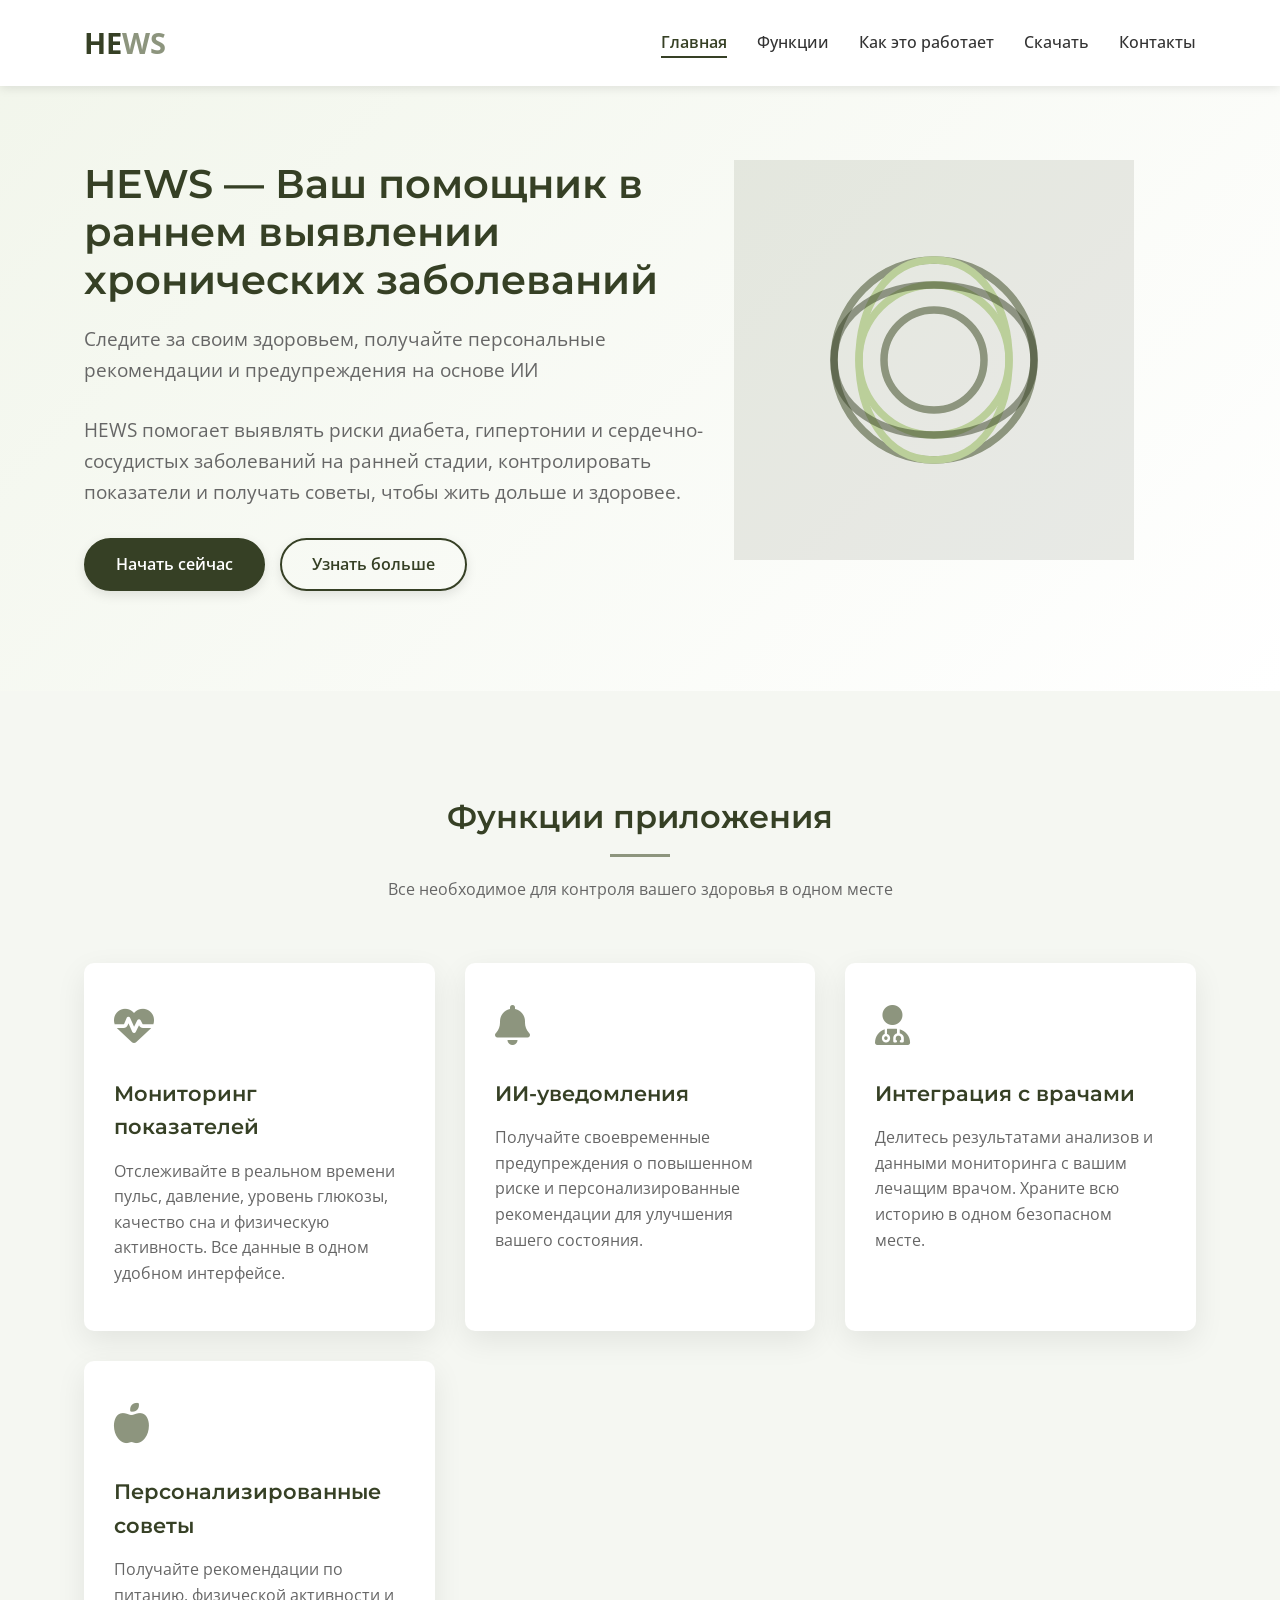
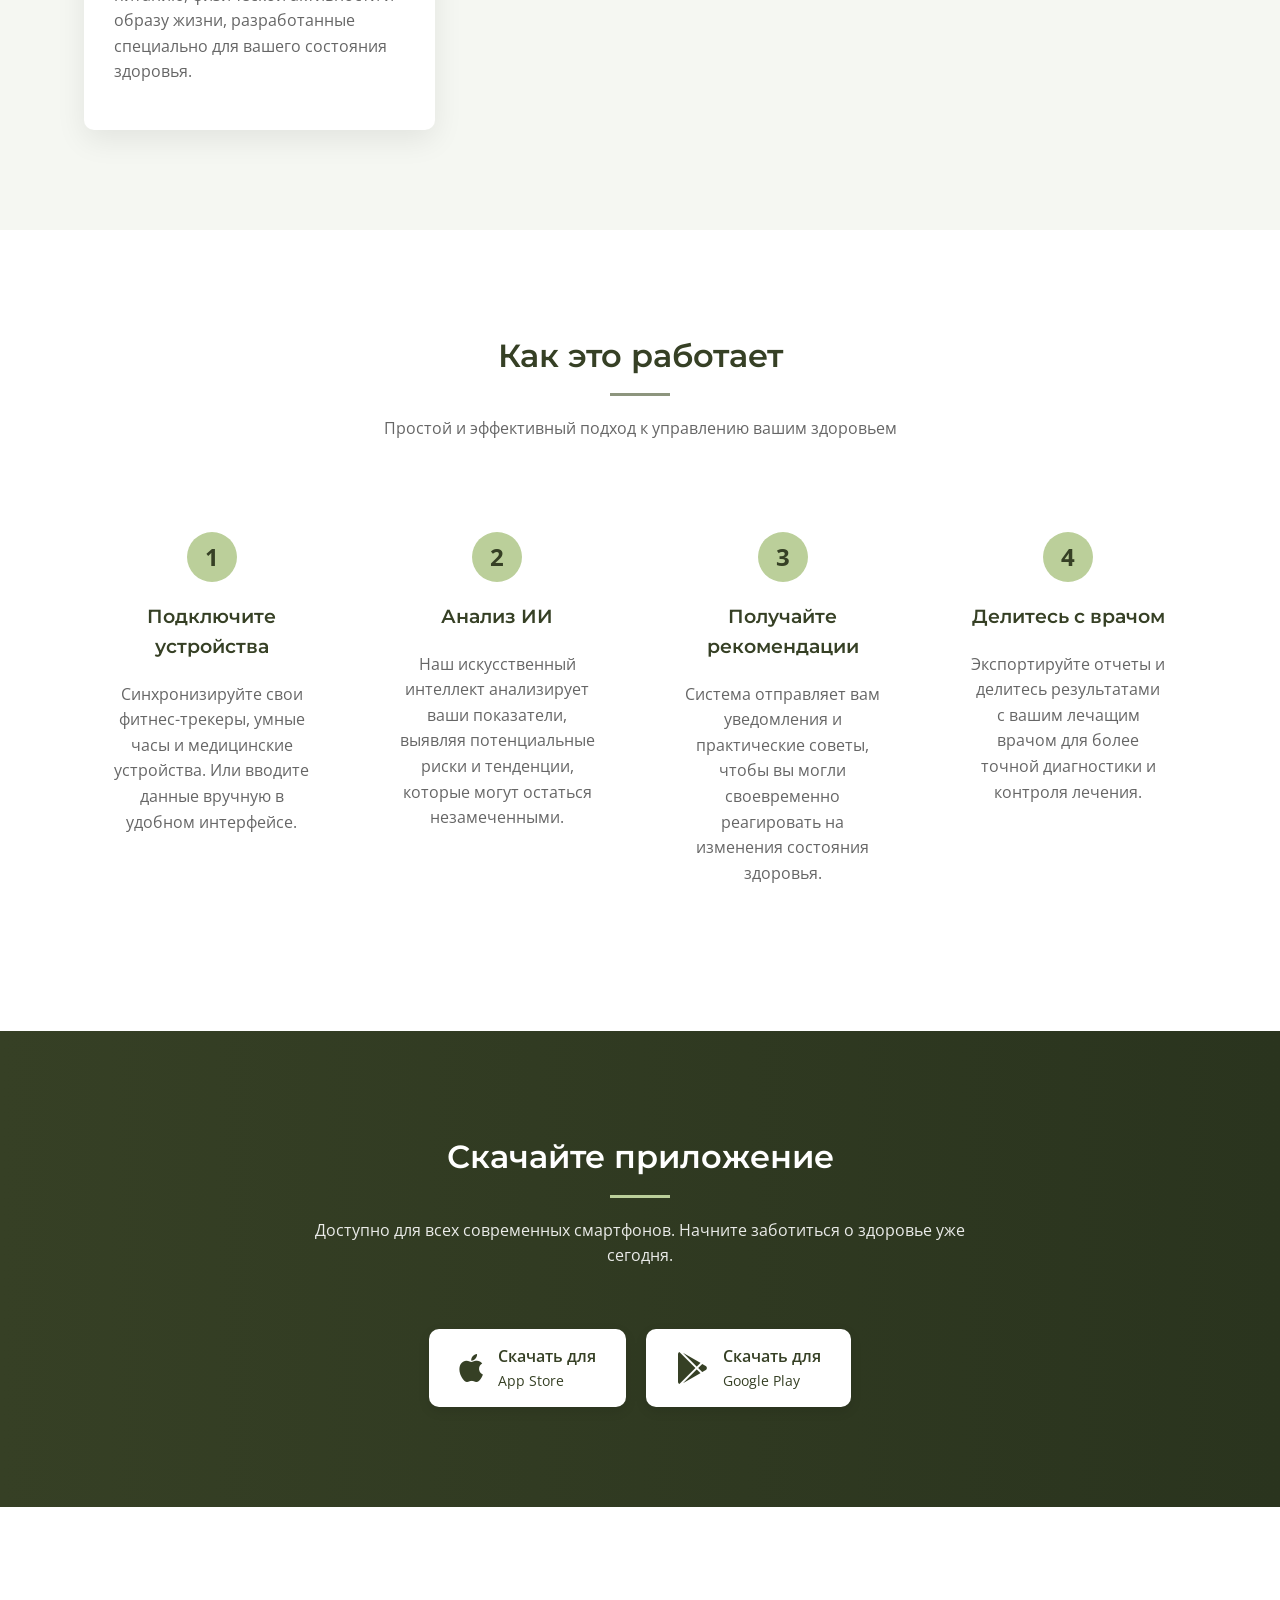
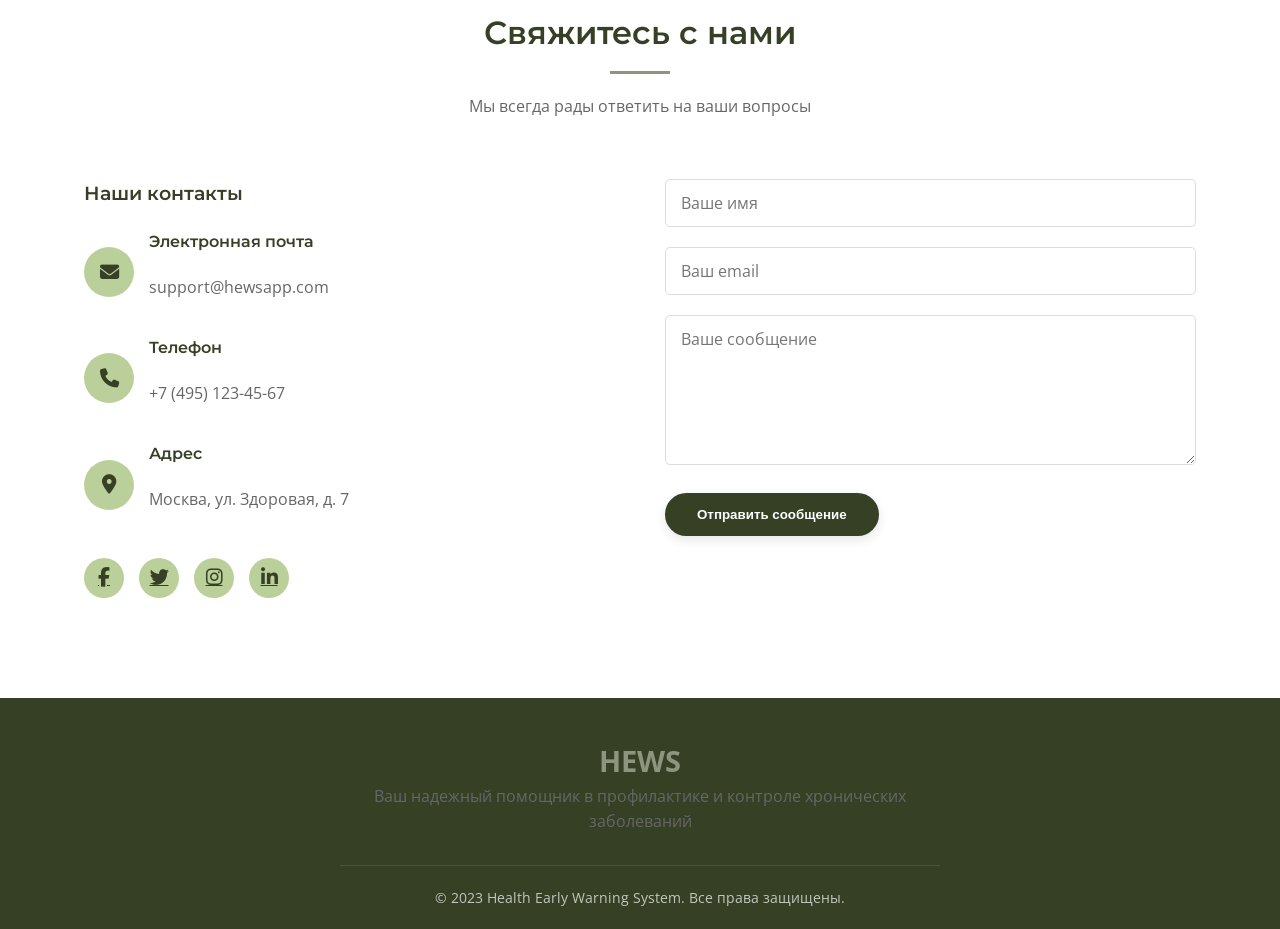
==== index.html @ 02b9e79e "Add files via upload" ====
<!DOCTYPE html>
<html lang="ru">
<head>
    <meta charset="UTF-8">
    <meta name="viewport" content="width=device-width, initial-scale=1.0">
    <meta name="description" content="HEWS - приложение для раннего выявления хронических заболеваний. Мониторинг здоровья, ИИ-анализ, персональные рекомендации.">
    <title>HEWS - Раннее выявление хронических заболеваний</title>
    <link rel="preconnect" href="https://fonts.googleapis.com">
    <link rel="preconnect" href="https://fonts.gstatic.com" crossorigin>
    <link href="https://fonts.googleapis.com/css2?family=Montserrat:wght@600;700&family=Open+Sans:wght@400;600&display=swap" rel="stylesheet">
    <link rel="stylesheet" href="https://cdnjs.cloudflare.com/ajax/libs/font-awesome/6.4.0/css/all.min.css">
    <link rel="stylesheet" href="styles.css">
</head>
<body>
    <!-- Header -->
    <header>
        <div class="container">
            <nav class="navbar" aria-label="Основная навигация">
                <a href="#" class="logo">HE<span>WS</span></a>
                
                <ul class="nav-menu">
                    <li><a href="#home" class="nav-link">Главная</a></li>
                    <li><a href="#features" class="nav-link">Функции</a></li>
                    <li><a href="#how-it-works" class="nav-link">Как это работает</a></li>
                    <li><a href="#download" class="nav-link">Скачать</a></li>
                    <li><a href="#contact" class="nav-link">Контакты</a></li>
                </ul>
                
                <button class="hamburger" aria-label="Меню" aria-expanded="false">
                    <span class="bar"></span>
                    <span class="bar"></span>
                    <span class="bar"></span>
                </button>
            </nav>
        </div>
    </header>

    <!-- Hero Section -->
    <section id="home" class="hero">
        <div class="container">
            <div class="flex">
            <div class="hero-content">
                <h1>HEWS — Ваш помощник в раннем выявлении хронических заболеваний</h1>
                <p>Следите за своим здоровьем, получайте персональные рекомендации и предупреждения на основе ИИ</p>
                <p>HEWS помогает выявлять риски диабета, гипертонии и сердечно-сосудистых заболеваний на ранней стадии, контролировать показатели и получать советы, чтобы жить дольше и здоровее.</p>
                <div class="hero-btns">
                    <a href="#download" class="btn">Начать сейчас</a>
                    <a href="#features" class="btn btn-light">Узнать больше</a>
                </div>
            </div>
            <img class="Log" src="[data-uri]" alt="HEWS App" class="hero-image fade-in" loading="lazy">
            </div> 
        </div>
    </section>

    <!-- Features Section -->
    <section id="features" class="features">
        <div class="container">
            <div class="section-title">
                <h2>Функции приложения</h2>
                <p>Все необходимое для контроля вашего здоровья в одном месте</p>
            </div>
            
            <div class="features-grid">
                <div class="feature-card fade-in">
                    <div class="feature-icon">
                        <i class="fas fa-heartbeat"></i>
                    </div>
                    <h3>Мониторинг показателей</h3>
                    <p>Отслеживайте в реальном времени пульс, давление, уровень глюкозы, качество сна и физическую активность. Все данные в одном удобном интерфейсе.</p>
                </div>
                
                <div class="feature-card fade-in">
                    <div class="feature-icon">
                        <i class="fas fa-bell"></i>
                    </div>
                    <h3>ИИ-уведомления</h3>
                    <p>Получайте своевременные предупреждения о повышенном риске и персонализированные рекомендации для улучшения вашего состояния.</p>
                </div>
                
                <div class="feature-card fade-in">
                    <div class="feature-icon">
                        <i class="fas fa-user-md"></i>
                    </div>
                    <h3>Интеграция с врачами</h3>
                    <p>Делитесь результатами анализов и данными мониторинга с вашим лечащим врачом. Храните всю историю в одном безопасном месте.</p>
                </div>
                
                <div class="feature-card fade-in">
                    <div class="feature-icon">
                        <i class="fas fa-apple-alt"></i>
                    </div>
                    <h3>Персонализированные советы</h3>
                    <p>Получайте рекомендации по питанию, физической активности и образу жизни, разработанные специально для вашего состояния здоровья.</p>
                </div>
            </div>
        </div>
    </section>

    <!-- How It Works Section -->
    <section id="how-it-works" class="how-it-works">
        <div class="container">
            <div class="section-title">
                <h2>Как это работает</h2>
                <p>Простой и эффективный подход к управлению вашим здоровьем</p>
            </div>
            
            <div class="steps">
                <div class="step fade-in">
                    <div class="step-number">1</div>
                    <h3>Подключите устройства</h3>
                    <p>Синхронизируйте свои фитнес-трекеры, умные часы и медицинские устройства. Или вводите данные вручную в удобном интерфейсе.</p>
                </div>
                
                <div class="step fade-in">
                    <div class="step-number">2</div>
                    <h3>Анализ ИИ</h3>
                    <p>Наш искусственный интеллект анализирует ваши показатели, выявляя потенциальные риски и тенденции, которые могут остаться незамеченными.</p>
                </div>
                
                <div class="step fade-in">
                    <div class="step-number">3</div>
                    <h3>Получайте рекомендации</h3>
                    <p>Система отправляет вам уведомления и практические советы, чтобы вы могли своевременно реагировать на изменения состояния здоровья.</p>
                </div>
                
                <div class="step fade-in">
                    <div class="step-number">4</div>
                    <h3>Делитесь с врачом</h3>
                    <p>Экспортируйте отчеты и делитесь результатами с вашим лечащим врачом для более точной диагностики и контроля лечения.</p>
                </div>
            </div>
        </div>
    </section>

    <!-- Download Section -->
    <section id="download" class="download">
        <div class="container">
            <div class="section-title">
                <h2>Скачайте приложение</h2>
                <p>Доступно для всех современных смартфонов. Начните заботиться о здоровье уже сегодня.</p>
            </div>
            
            <div class="download-buttons">
                <a href="#" class="download-btn fade-in">
                    <i class="fab fa-apple download-icon"></i>
                    <div class="btn-text">
                        Скачать для <span>App Store</span>
                    </div>
                </a>
                
                <a href="#" class="download-btn fade-in">
                    <i class="fab fa-google-play download-icon"></i>
                    <div class="btn-text">
                        Скачать для <span>Google Play</span>
                    </div>
                </a>
            </div>
        </div>
    </section>

    <!-- Contact Section -->
    <section id="contact" class="contact">
        <div class="container">
            <div class="section-title">
                <h2>Свяжитесь с нами</h2>
                <p>Мы всегда рады ответить на ваши вопросы</p>
            </div>
            
            <div class="contact-container">
                <div class="contact-info fade-in">
                    <h3>Наши контакты</h3>
                    
                    <div class="contact-detail">
                        <div class="contact-icon">
                            <i class="fas fa-envelope"></i>
                        </div>
                        <div>
                            <h4>Электронная почта</h4>
                            <p>support@hewsapp.com</p>
                        </div>
                    </div>
                    
                    <div class="contact-detail">
                        <div class="contact-icon">
                            <i class="fas fa-phone"></i>
                        </div>
                        <div>
                            <h4>Телефон</h4>
                            <p>+7 (495) 123-45-67</p>
                        </div>
                    </div>
                    
                    <div class="contact-detail">
                        <div class="contact-icon">
                            <i class="fas fa-map-marker-alt"></i>
                        </div>
                        <div>
                            <h4>Адрес</h4>
                            <p>Москва, ул. Здоровая, д. 7</p>
                        </div>
                    </div>
                    
                    <div class="social-links">
                        <a href="#" class="social-icon" aria-label="Facebook">
                            <i class="fab fa-facebook-f"></i>
                        </a>
                        <a href="#" class="social-icon" aria-label="Twitter">
                            <i class="fab fa-twitter"></i>
                        </a>
                        <a href="#" class="social-icon" aria-label="Instagram">
                            <i class="fab fa-instagram"></i>
                        </a>
                        <a href="#" class="social-icon" aria-label="LinkedIn">
                            <i class="fab fa-linkedin-in"></i>
                        </a>
                    </div>
                </div>
                
                <div class="contact-form fade-in">
                    <form id="feedback-form">
                        <div class="form-group">
                            <input type="text" placeholder="Ваше имя" required>
                        </div>
                        
                        <div class="form-group">
                            <input type="email" placeholder="Ваш email" required>
                        </div>
                        
                        <div class="form-group">
                            <textarea placeholder="Ваше сообщение" required></textarea>
                        </div>
                        
                        <button type="submit" class="btn">Отправить сообщение</button>
                    </form>
                </div>
            </div>
        </div>
    </section>

    <!-- Footer -->
    <footer>
        <div class="container">
            <div class="footer-content">
                <div class="logo"><span>HEWS</span></div>
                <p>Ваш надежный помощник в профилактике и контроле хронических заболеваний</p>
                <div class="copyright">
                    &copy; 2023 Health Early Warning System. Все права защищены.
                </div>
            </div>
        </div>
    </footer>

    <script src="script.js"></script>
</body>
</html>
---- styles.css ----
:root {
    --dark-green: #364025;
    --mid-green: #8D957E;
    --light-green: #BBCF9A;
    --light-gray: #f5f7f2;
    --white: #ffffff;
    --text-dark: #333333;
    --text-light: #666666;
    --shadow: 0 4px 12px rgba(0, 0, 0, 0.1);
}

* {
    margin: 0;
    padding: 0;
    box-sizing: border-box;
}

body {
    font-family: 'Open Sans', sans-serif;
    color: var(--text-dark);
    line-height: 1.6;
    overflow-x: hidden;
    background-color: var(--white);
}

h1, h2, h3, h4 {
    font-family: 'Montserrat', sans-serif;
    font-weight: 600;
    margin-bottom: 20px;
    color: var(--dark-green);
}

h1 {
    font-size: 2.5rem;
}

h2 {
    font-size: 2rem;
    position: relative;
    padding-bottom: 15px;
}

h2::after {
    content: '';
    position: absolute;
    bottom: 0;
    left: 0;
    width: 60px;
    height: 3px;
    background: var(--mid-green);
}

p {
    margin-bottom: 15px;
    color: var(--text-light);
}

.Log{
    width: fit-content;
    max-height: 400px;
    height: fit-content;
    display: flex;
}
.flex {
    display: flex;
}
.container {
    width: 90%;
    max-width: 1200px;
    margin: 0 auto;
    padding: 0 20px;
}

.btn {
    display: inline-block;
    padding: 12px 30px;
    background: var(--dark-green);
    color: var(--white);
    border-radius: 30px;
    text-decoration: none;
    font-weight: 600;
    transition: all 0.3s ease;
    border: 2px solid var(--dark-green);
    cursor: pointer;
    transform: translateY(0);
    box-shadow: var(--shadow);
}

.btn:hover {
    background: transparent;
    color: var(--dark-green);
    transform: translateY(-3px);
    box-shadow: 0 6px 15px rgba(0,0,0,0.15);
}

.btn:focus {
    outline: 2px solid var(--light-green);
    outline-offset: 3px;
}

.btn-light {
    background: transparent;
    color: var(--dark-green);
}

.btn-light:hover {
    background: var(--dark-green);
    color: var(--white);
}

/* Header Styles */
header {
    background-color: var(--white);
    box-shadow: 0 2px 10px rgba(0, 0, 0, 0.1);
    position: fixed;
    width: 100%;
    top: 0;
    z-index: 1000;
}

.navbar {
    display: flex;
    justify-content: space-between;
    align-items: center;
    padding: 20px 0;
}

.logo {
    font-size: 1.8rem;
    font-weight: 700;
    color: var(--dark-green);
    text-decoration: none;
}

.logo span {
    color: var(--mid-green);
}

.nav-menu {
    display: flex;
    list-style: none;
}

.nav-menu li {
    margin-left: 30px;
}

.nav-menu a {
    text-decoration: none;
    color: var(--text-dark);
    font-weight: 500;
    transition: color 0.3s;
    position: relative;
}

.nav-menu a:hover {
    color: var(--dark-green);
}

.nav-menu a::after {
    content: '';
    position: absolute;
    bottom: -5px;
    left: 0;
    width: 0;
    height: 2px;
    background: var(--dark-green);
    transition: width 0.3s;
}

.nav-menu a:hover::after,
.nav-menu a.active::after {
    width: 100%;
}

.nav-menu a.active {
    color: var(--dark-green);
    font-weight: 600;
}

.hamburger {
    display: none;
    cursor: pointer;
    background: none;
    border: none;
    padding: 5px;
}

.hamburger .bar {
    display: block;
    width: 25px;
    height: 3px;
    margin: 5px auto;
    background-color: var(--dark-green);
    transition: all 0.3s ease;
}

/* Hero Section */
.hero {
    padding: 160px 0 100px;
    background: linear-gradient(135deg, rgba(187, 207, 154, 0.2) 0%, rgba(255, 255, 255, 0.8) 100%);
    position: relative;
    overflow: hidden;
}

.hero-content {
    max-width: 650px;
    z-index: 2;
    position: relative;
}

.hero h1 {
    margin-bottom: 20px;
    line-height: 1.2;
}

.hero p {
    font-size: 1.2rem;
    margin-bottom: 30px;
    color: var(--text-light);
}

.hero-btns {
    display: flex;
    gap: 15px;
}

.hero-image {
    position: absolute;
    right: 0;
    top: 50%;
    transform: translateY(-50%);
    max-width: 45%;
    z-index: 1;
    opacity: 0.9;
}

/* Sections */
section {
    padding: 100px 0;
}

.section-title {
    text-align: center;
    margin-bottom: 60px;
}

.section-title h2::after {
    left: 50%;
    transform: translateX(-50%);
}

/* Features Section */
.features {
    background-color: var(--light-gray);
}

.features-grid {
    display: grid;
    grid-template-columns: repeat(auto-fit, minmax(300px, 1fr));
    gap: 30px;
}

.feature-card {
    background: var(--white);
    border-radius: 10px;
    padding: 30px;
    box-shadow: 0 10px 30px rgba(0,0,0,0.08);
    transition: transform 0.4s ease, box-shadow 0.4s ease;
}

.feature-card:hover {
    transform: translateY(-10px);
    box-shadow: 0 15px 35px rgba(0,0,0,0.12);
}

.feature-icon {
    font-size: 2.5rem;
    color: var(--mid-green);
    margin-bottom: 20px;
    transition: transform 0.3s ease;
}

.feature-card:hover .feature-icon {
    transform: scale(1.1) rotate(5deg);
}

.feature-card h3 {
    font-size: 1.3rem;
    margin-bottom: 15px;
}

/* How It Works Section */
.steps {
    display: flex;
    flex-wrap: wrap;
    justify-content: center;
    gap: 30px;
    margin-top: 40px;
}

.step {
    flex: 1;
    min-width: 250px;
    max-width: 300px;
    text-align: center;
    padding: 30px;
    position: relative;
}

.step-number {
    width: 50px;
    height: 50px;
    background: var(--light-green);
    color: var(--dark-green);
    border-radius: 50%;
    display: flex;
    align-items: center;
    justify-content: center;
    font-size: 1.5rem;
    font-weight: 700;
    margin: 0 auto 20px;
}

/* Download Section */
.download {
    background: linear-gradient(to right, var(--dark-green), #2a341e);
    color: var(--white);
    text-align: center;
}

.download h2 {
    color: var(--white);
}

.download h2::after {
    background: var(--light-green);
}

.download p {
    color: rgba(255, 255, 255, 0.9);
    max-width: 700px;
    margin: 0 auto 40px;
}

.download-buttons {
    display: flex;
    justify-content: center;
    gap: 20px;
    flex-wrap: wrap;
}

.download-btn {
    display: flex;
    align-items: center;
    gap: 15px;
    background: var(--white);
    color: var(--dark-green);
    padding: 15px 30px;
    border-radius: 10px;
    text-decoration: none;
    font-weight: 600;
    transition: transform 0.3s ease;
    box-shadow: var(--shadow);
}

.download-btn:hover {
    transform: translateY(-5px);
}

.download-icon {
    font-size: 2rem;
}

.btn-text {
    text-align: left;
}

.btn-text span {
    font-size: 0.9rem;
    font-weight: 400;
    display: block;
}

/* Contact Section */
.contact-container {
    display: grid;
    grid-template-columns: repeat(auto-fit, minmax(300px, 1fr));
    gap: 50px;
}

.contact-info h3 {
    margin-bottom: 20px;
}

.contact-detail {
    display: flex;
    align-items: center;
    margin-bottom: 20px;
}

.contact-icon {
    width: 50px;
    height: 50px;
    background: var(--light-green);
    color: var(--dark-green);
    border-radius: 50%;
    display: flex;
    align-items: center;
    justify-content: center;
    font-size: 1.2rem;
    margin-right: 15px;
}

.social-links {
    display: flex;
    gap: 15px;
    margin-top: 30px;
}

.social-icon {
    width: 40px;
    height: 40px;
    border-radius: 50%;
    background: var(--light-green);
    color: var(--dark-green);
    display: flex;
    align-items: center;
    justify-content: center;
    font-size: 1.2rem;
    transition: all 0.3s ease;
}

.social-icon:hover {
    background: var(--dark-green);
    color: var(--white);
    transform: translateY(-3px);
}

.contact-form .form-group {
    margin-bottom: 20px;
}

.contact-form input,
.contact-form textarea {
    width: 100%;
    padding: 12px 15px;
    border: 1px solid #ddd;
    border-radius: 5px;
    font-family: 'Open Sans', sans-serif;
    font-size: 1rem;
    transition: border-color 0.3s;
}

.contact-form input:focus,
.contact-form textarea:focus {
    outline: none;
    border-color: var(--mid-green);
    box-shadow: 0 0 0 3px rgba(141, 149, 126, 0.2);
}

.contact-form textarea {
    height: 150px;
    resize: vertical;
}

.invalid {
    border-color: #e74c3c !important;
}

/* Footer */
footer {
    background: var(--dark-green);
    color: var(--white);
    padding: 40px 0 20px;
    text-align: center;
}

.footer-content {
    max-width: 600px;
    margin: 0 auto;
}

.copyright {
    margin-top: 30px;
    padding-top: 20px;
    border-top: 1px solid rgba(255, 255, 255, 0.1);
    font-size: 0.9rem;
    color: rgba(255, 255, 255, 0.7);
}

/* Animation Classes */
.fade-in {
    opacity: 0;
    transform: translateY(20px);
    transition: opacity 0.6s ease, transform 0.6s ease;
}

.fade-in.appear {
    opacity: 1;
    transform: translateY(0);
}

/* Responsive Styles */
@media (max-width: 992px) {
    .hero-image {
        position: relative;
        transform: none;
        max-width: 100%;
        margin-top: 40px;
        opacity: 1;
    }

    .hero {
        padding: 140px 0 60px;
        text-align: center;
    }

    .hero-content {
        max-width: 100%;
    }

    .hero-btns {
        justify-content: center;
    }
}

@media (max-width: 768px) {
    .hamburger {
        display: block;
    }

    .hamburger.active .bar:nth-child(2) {
        opacity: 0;
    }

    .hamburger.active .bar:nth-child(1) {
        transform: translateY(8px) rotate(45deg);
    }

    .hamburger.active .bar:nth-child(3) {
        transform: translateY(-8px) rotate(-45deg);
    }

    .nav-menu {
        position: fixed;
        left: -100%;
        top: 80px;
        gap: 0;
        flex-direction: column;
        background: var(--white);
        width: 100%;
        text-align: center;
        transition: 0.4s ease;
        box-shadow: 0 10px 30px rgba(0, 0, 0, 0.1);
        padding: 30px 0;
        z-index: 999;
    }

    .nav-menu.active {
        left: 0;
    }

    .nav-menu li {
        margin: 15px 0;
    }

    h1 {
        font-size: 2rem;
    }

    h2 {
        font-size: 1.7rem;
    }

    section {
        padding: 70px 0;
    }

    .steps {
        flex-direction: column;
        align-items: center;
    }

    .step {
        max-width: 100%;
    }
    
    /* Mobile menu overlay */
    .nav-menu::before {
        content: '';
        position: fixed;
        top: 80px;
        left: 0;
        width: 100%;
        height: calc(100vh - 80px);
        background: rgba(0, 0, 0, 0.5);
        z-index: -1;
        opacity: 0;
        transition: opacity 0.3s ease;
    }
    
    .nav-menu.active::before {
        opacity: 1;
    }
}

@media (max-width: 480px) {
    .hero-btns {
        flex-direction: column;
        align-items: center;
    }

    .download-buttons {
        flex-direction: column;
        align-items: center;
    }
}
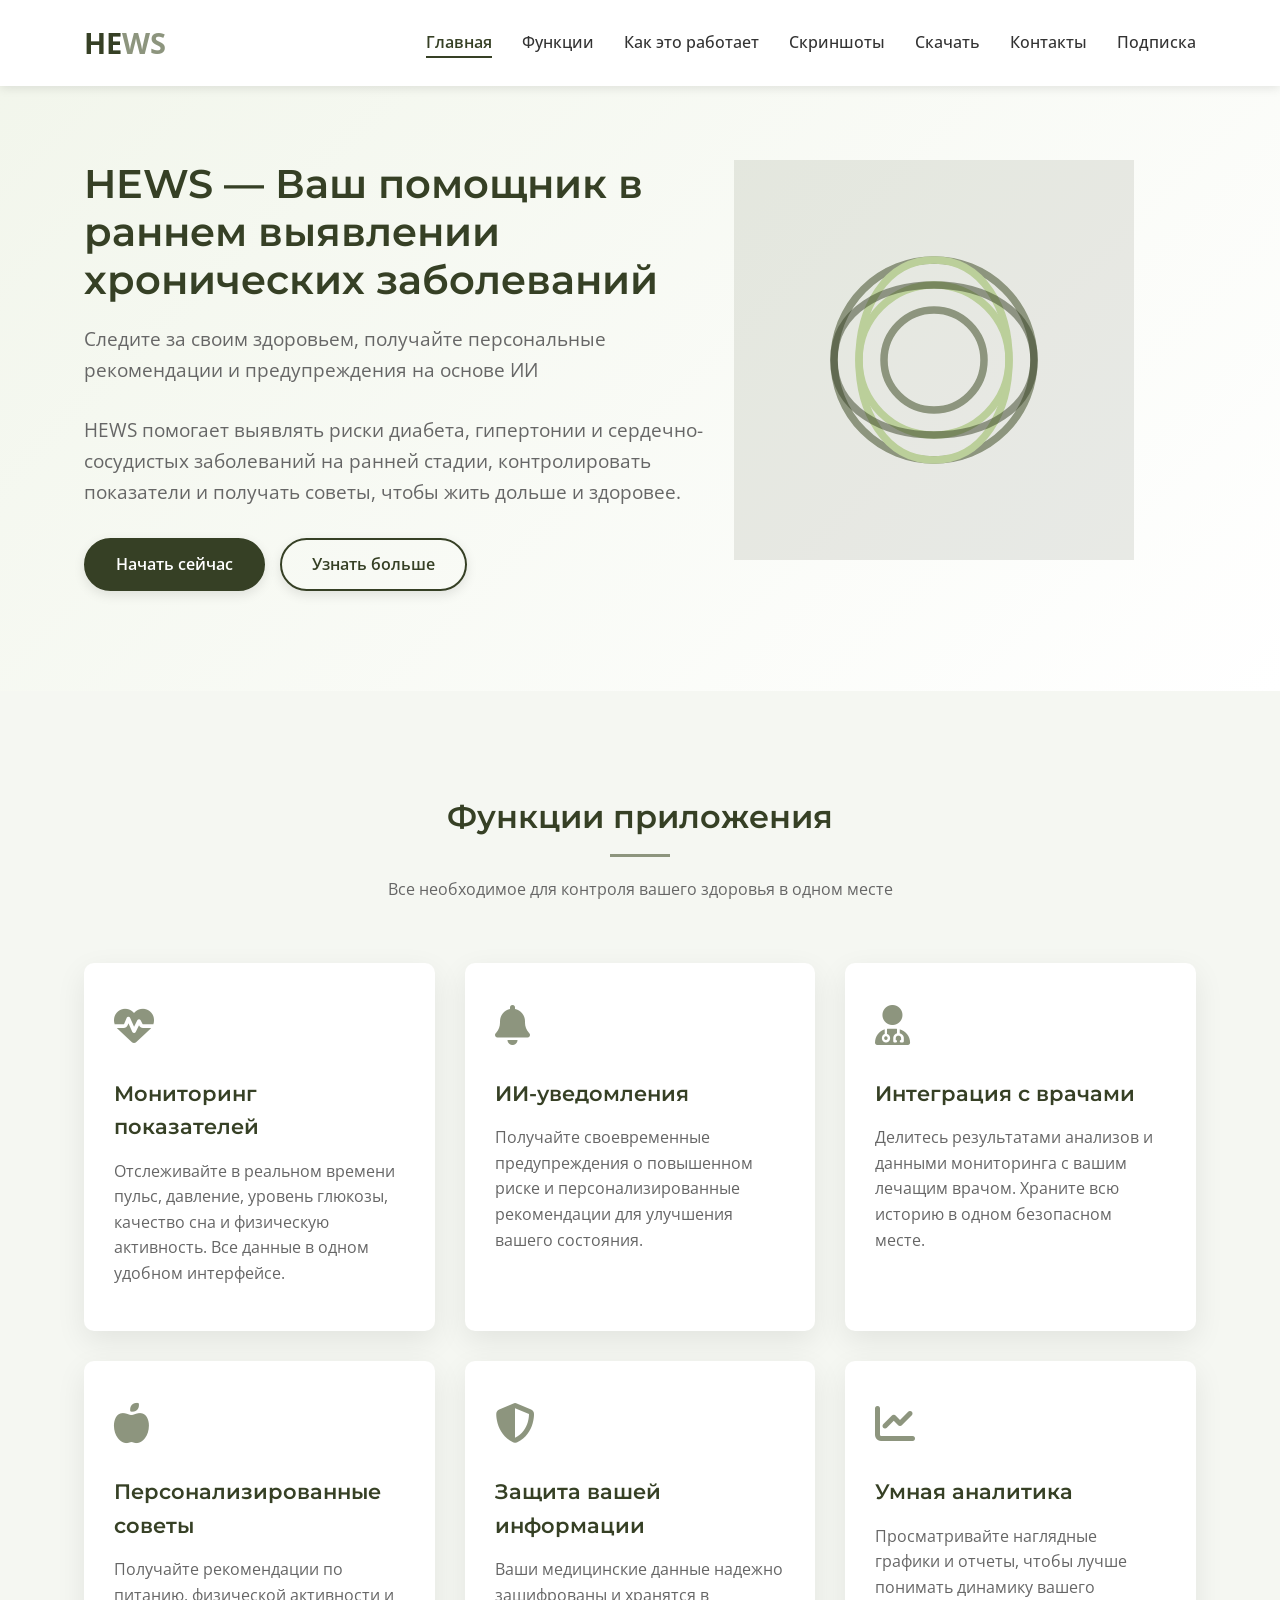
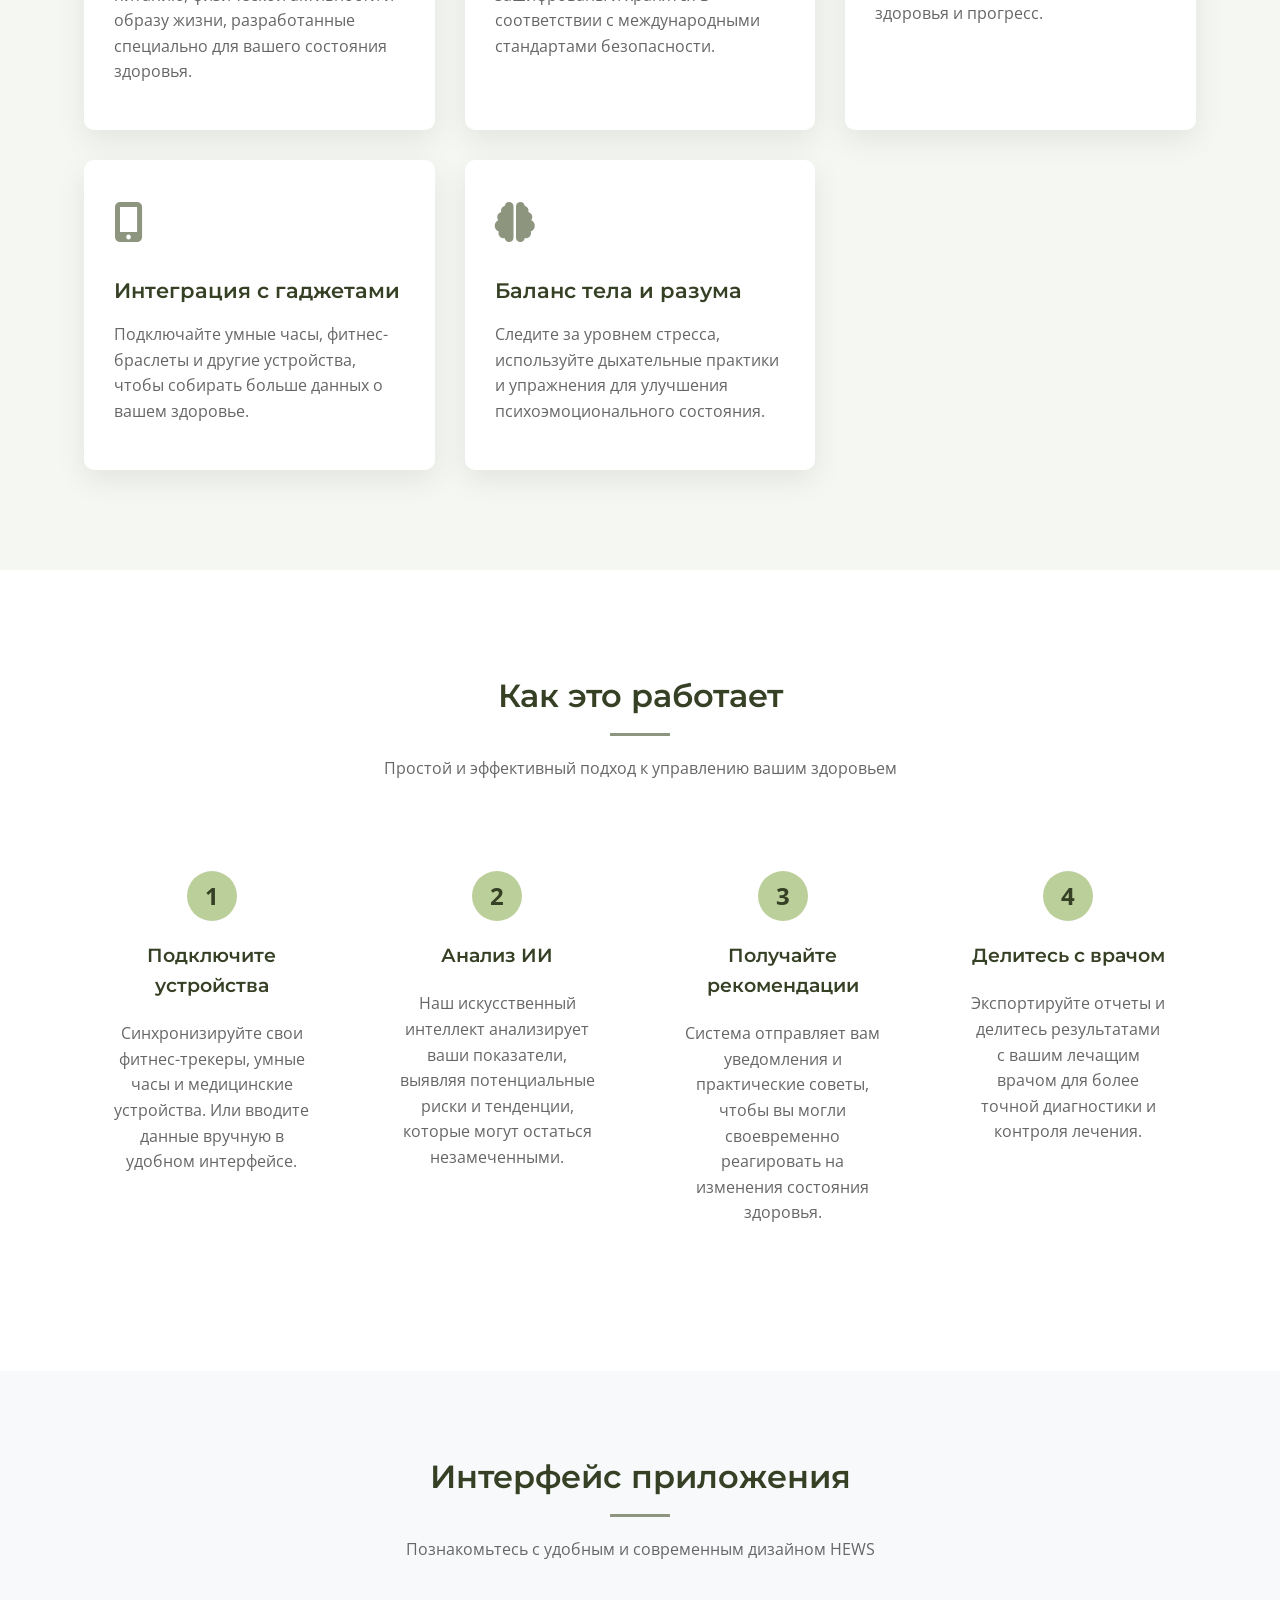
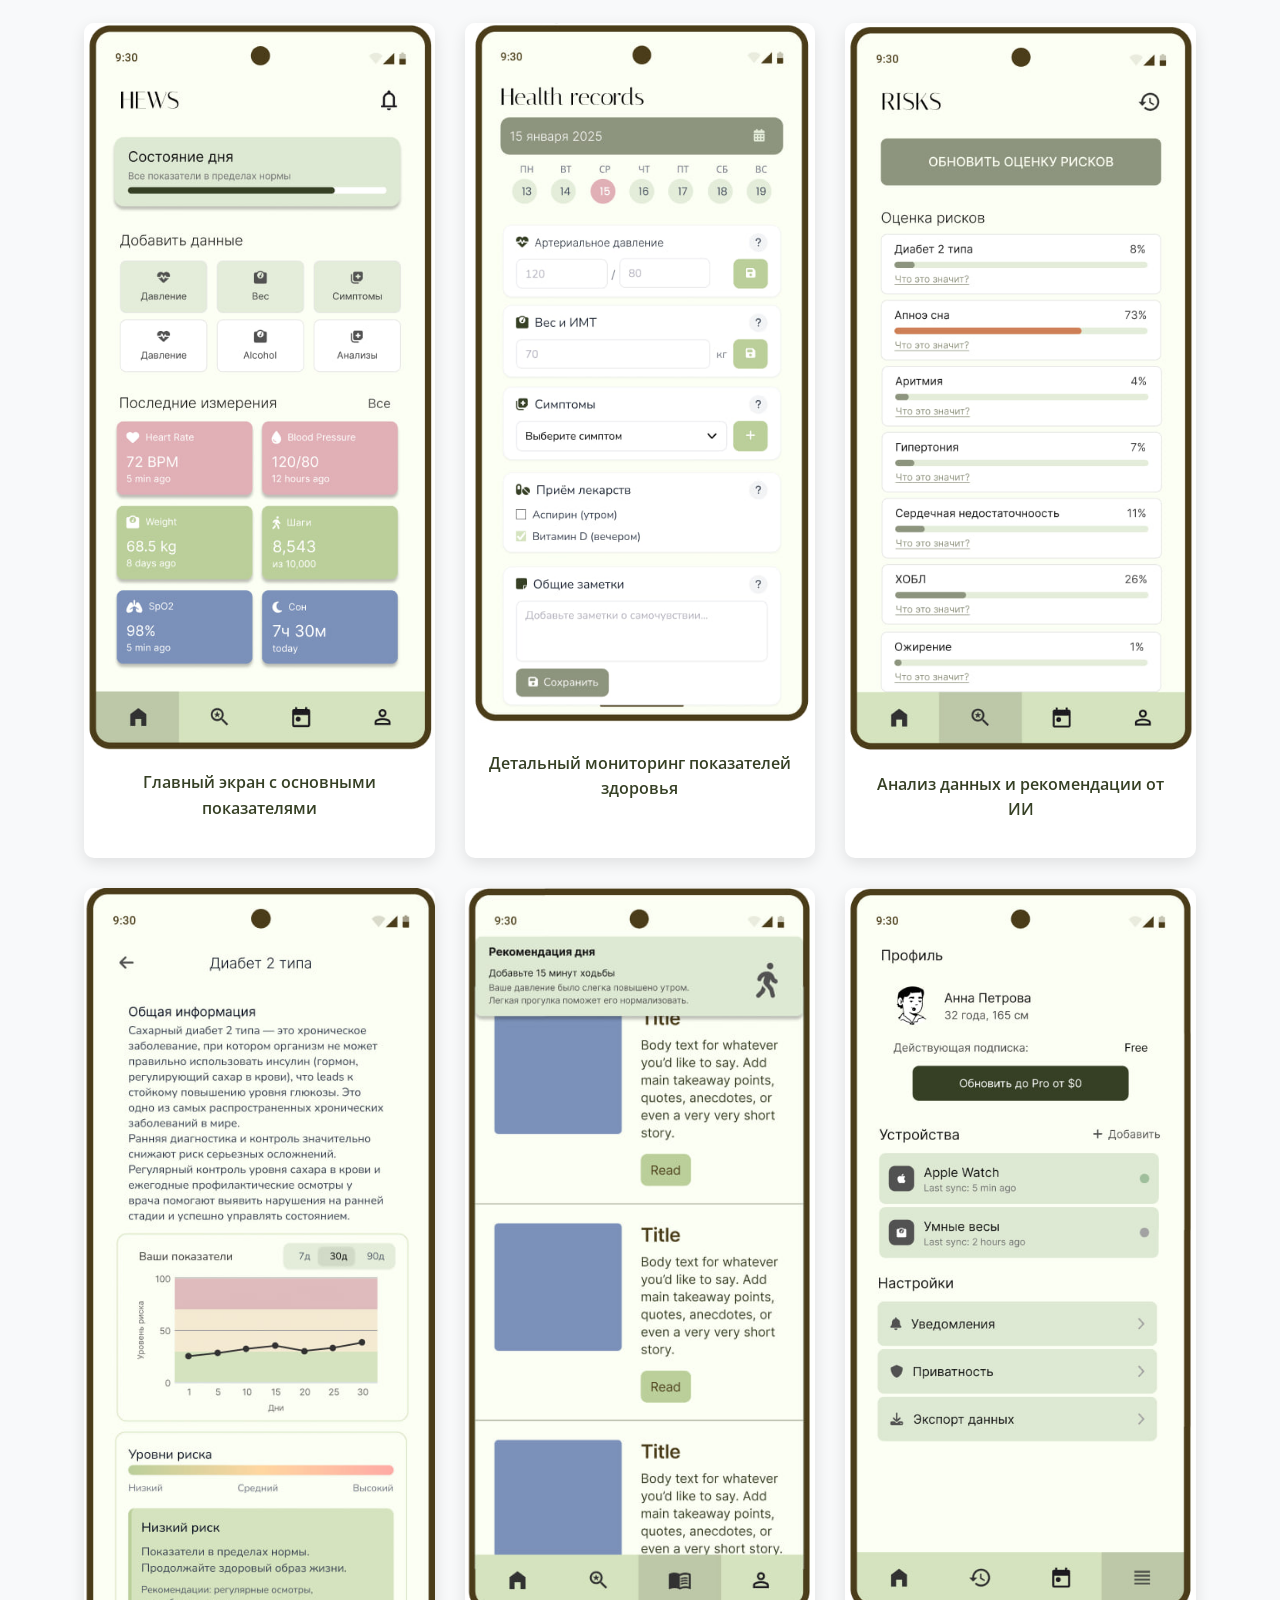
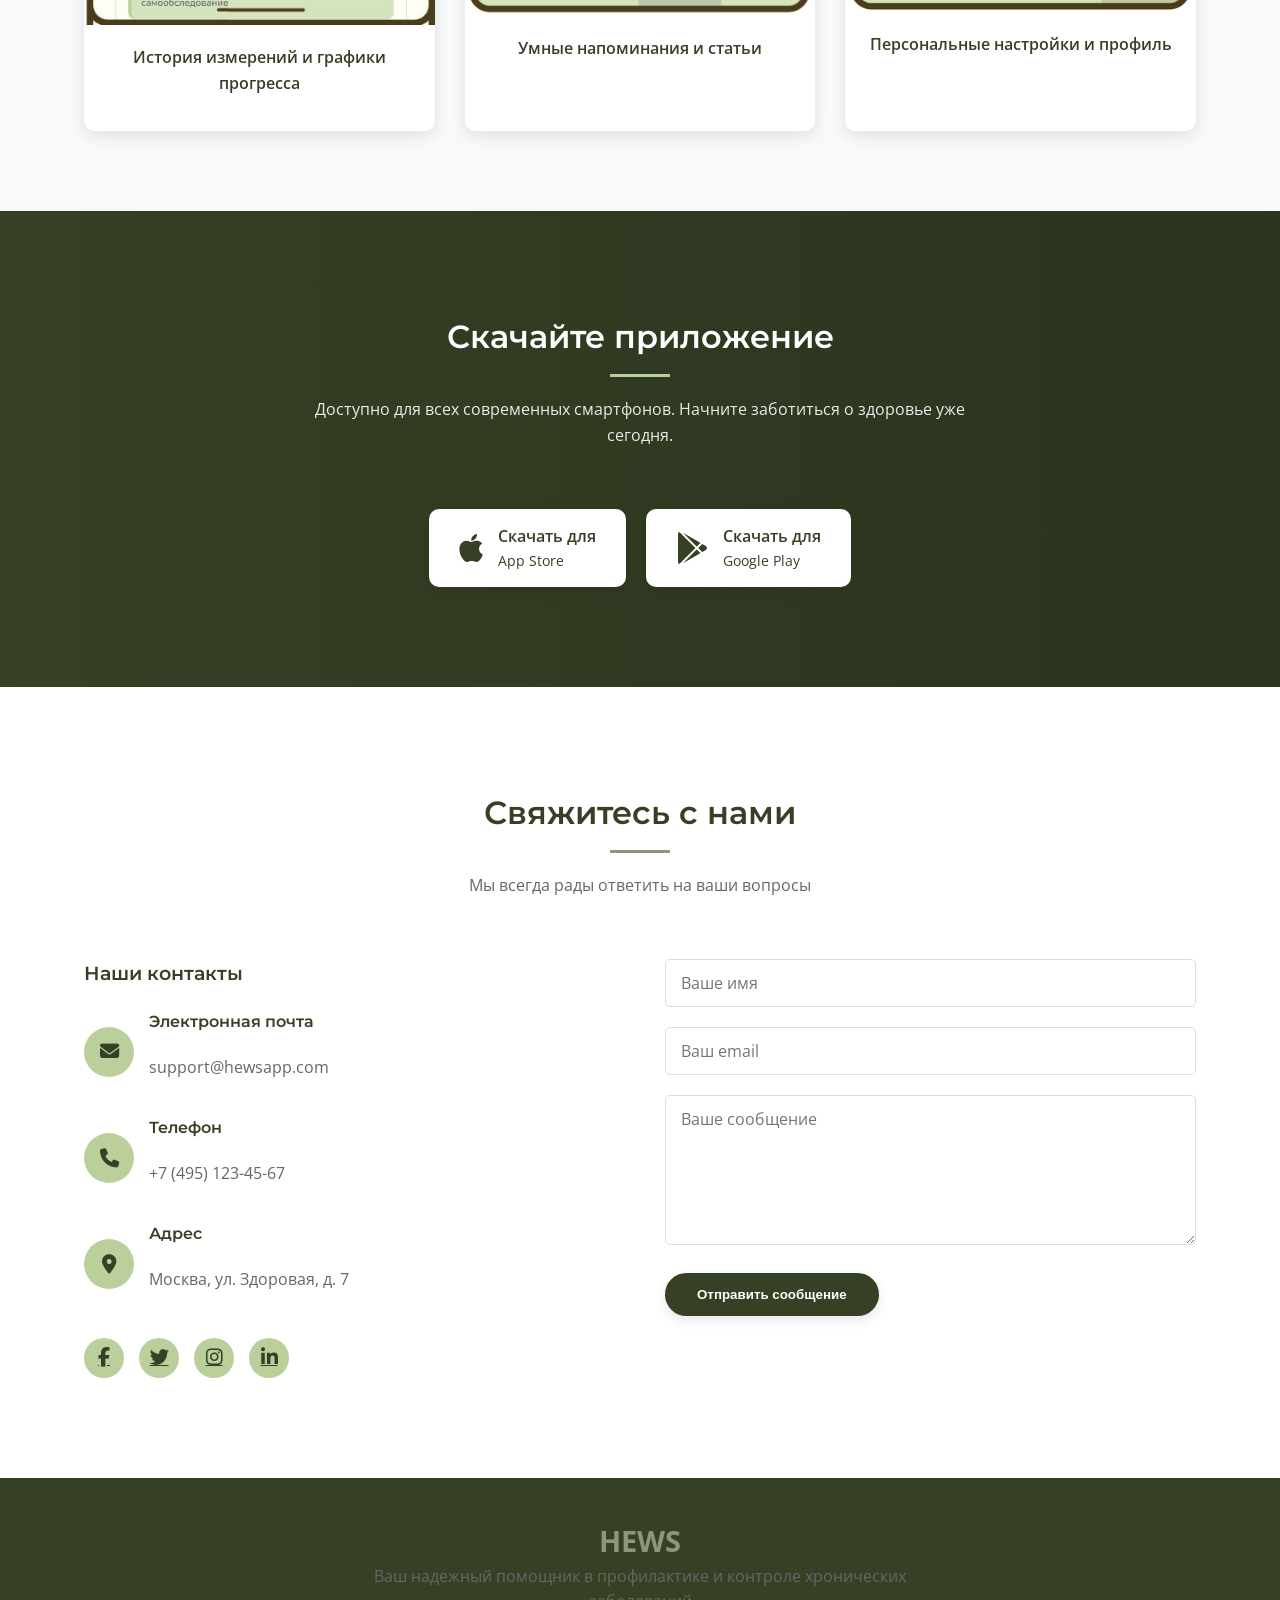
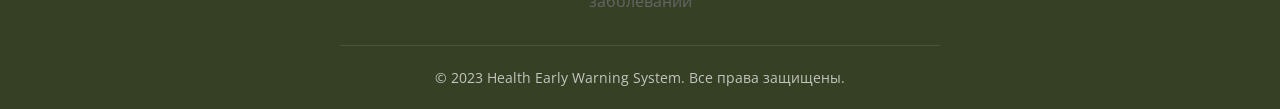
==== commit 9ade83d9: "Add files via upload" ====
--- a/index.html
+++ b/index.html
@@ -22,8 +22,10 @@
                     <li><a href="#home" class="nav-link">Главная</a></li>
                     <li><a href="#features" class="nav-link">Функции</a></li>
                     <li><a href="#how-it-works" class="nav-link">Как это работает</a></li>
+                    <li><a href="#screenshots" class="nav-link">Скриншоты</a></li>
                     <li><a href="#download" class="nav-link">Скачать</a></li>
                     <li><a href="#contact" class="nav-link">Контакты</a></li>
+                    <li><a href="prices.html" class="nav-link">Подписка</a></li>
                 </ul>
                 
                 <button class="hamburger" aria-label="Меню" aria-expanded="false">
@@ -62,38 +64,74 @@
             </div>
             
             <div class="features-grid">
-                <div class="feature-card fade-in">
-                    <div class="feature-icon">
-                        <i class="fas fa-heartbeat"></i>
-                    </div>
-                    <h3>Мониторинг показателей</h3>
-                    <p>Отслеживайте в реальном времени пульс, давление, уровень глюкозы, качество сна и физическую активность. Все данные в одном удобном интерфейсе.</p>
-                </div>
-                
-                <div class="feature-card fade-in">
-                    <div class="feature-icon">
-                        <i class="fas fa-bell"></i>
-                    </div>
-                    <h3>ИИ-уведомления</h3>
-                    <p>Получайте своевременные предупреждения о повышенном риске и персонализированные рекомендации для улучшения вашего состояния.</p>
-                </div>
-                
-                <div class="feature-card fade-in">
-                    <div class="feature-icon">
-                        <i class="fas fa-user-md"></i>
-                    </div>
-                    <h3>Интеграция с врачами</h3>
-                    <p>Делитесь результатами анализов и данными мониторинга с вашим лечащим врачом. Храните всю историю в одном безопасном месте.</p>
-                </div>
-                
-                <div class="feature-card fade-in">
-                    <div class="feature-icon">
-                        <i class="fas fa-apple-alt"></i>
-                    </div>
-                    <h3>Персонализированные советы</h3>
-                    <p>Получайте рекомендации по питанию, физической активности и образу жизни, разработанные специально для вашего состояния здоровья.</p>
-                </div>
-            </div>
+    <div class="feature-card fade-in">
+        <div class="feature-icon">
+            <i class="fas fa-heartbeat"></i>
+        </div>
+        <h3>Мониторинг показателей</h3>
+        <p>Отслеживайте в реальном времени пульс, давление, уровень глюкозы, качество сна и физическую активность. Все данные в одном удобном интерфейсе.</p>
+    </div>
+    
+    <div class="feature-card fade-in">
+        <div class="feature-icon">
+            <i class="fas fa-bell"></i>
+        </div>
+        <h3>ИИ-уведомления</h3>
+        <p>Получайте своевременные предупреждения о повышенном риске и персонализированные рекомендации для улучшения вашего состояния.</p>
+    </div>
+    
+    <div class="feature-card fade-in">
+        <div class="feature-icon">
+            <i class="fas fa-user-md"></i>
+        </div>
+        <h3>Интеграция с врачами</h3>
+        <p>Делитесь результатами анализов и данными мониторинга с вашим лечащим врачом. Храните всю историю в одном безопасном месте.</p>
+    </div>
+    
+    <div class="feature-card fade-in">
+        <div class="feature-icon">
+            <i class="fas fa-apple-alt"></i>
+        </div>
+        <h3>Персонализированные советы</h3>
+        <p>Получайте рекомендации по питанию, физической активности и образу жизни, разработанные специально для вашего состояния здоровья.</p>
+    </div>
+
+    <!-- 🔒 Безопасность данных -->
+    <div class="feature-card fade-in">
+        <div class="feature-icon">
+            <i class="fas fa-shield-alt"></i>
+        </div>
+        <h3>Защита вашей информации</h3>
+        <p>Ваши медицинские данные надежно зашифрованы и хранятся в соответствии с международными стандартами безопасности.</p>
+    </div>
+
+    <!-- 📊 Аналитика и отчеты -->
+    <div class="feature-card fade-in">
+        <div class="feature-icon">
+            <i class="fas fa-chart-line"></i>
+        </div>
+        <h3>Умная аналитика</h3>
+        <p>Просматривайте наглядные графики и отчеты, чтобы лучше понимать динамику вашего здоровья и прогресс.</p>
+    </div>
+
+    <!-- 🌍 Поддержка устройств -->
+    <div class="feature-card fade-in">
+        <div class="feature-icon">
+            <i class="fas fa-mobile-alt"></i>
+        </div>
+        <h3>Интеграция с гаджетами</h3>
+        <p>Подключайте умные часы, фитнес-браслеты и другие устройства, чтобы собирать больше данных о вашем здоровье.</p>
+    </div>
+
+    <!-- 🧘‍♀️ Психологическое здоровье -->
+    <div class="feature-card fade-in">
+        <div class="feature-icon">
+            <i class="fas fa-brain"></i>
+        </div>
+        <h3>Баланс тела и разума</h3>
+        <p>Следите за уровнем стресса, используйте дыхательные практики и упражнения для улучшения психоэмоционального состояния.</p>
+    </div>
+</div>
         </div>
     </section>
 
@@ -128,6 +166,48 @@
                     <div class="step-number">4</div>
                     <h3>Делитесь с врачом</h3>
                     <p>Экспортируйте отчеты и делитесь результатами с вашим лечащим врачом для более точной диагностики и контроля лечения.</p>
+                </div>
+            </div>
+        </div>
+    </section>
+
+    <!-- Screenshots Section -->
+    <section id="screenshots" class="screenshots">
+        <div class="container">
+            <div class="section-title">
+                <h2>Интерфейс приложения</h2>
+                <p>Познакомьтесь с удобным и современным дизайном HEWS</p>
+            </div>
+            
+            <div class="screenshots-grid">
+                <div class="screenshot-item fade-in">
+                    <img src="main.jpg" alt="Главный экран HEWS" loading="lazy">
+                    <p>Главный экран с основными показателями</p>
+                </div>
+                
+                <div class="screenshot-item fade-in">
+                    <img src="calendar.jpg" alt="Мониторинг здоровья" loading="lazy">
+                    <p>Детальный мониторинг показателей здоровья</p>
+                </div>
+                
+                <div class="screenshot-item fade-in">
+                    <img src="risks.jpg" alt="ИИ-анализ" loading="lazy">
+                    <p>Анализ данных и рекомендации от ИИ</p>
+                </div>
+                
+                <div class="screenshot-item fade-in">
+                    <img src="grafs.jpg" alt="История и отчеты" loading="lazy">
+                    <p>История измерений и графики прогресса</p>
+                </div>
+                
+                <div class="screenshot-item fade-in">
+                    <img src="tips.jpg" alt="Напоминания" loading="lazy">
+                    <p>Умные напоминания и статьи</p>
+                </div>
+                
+                <div class="screenshot-item fade-in">
+                    <img src="settings.jpg" alt="Настройки профиля" loading="lazy">
+                    <p>Персональные настройки и профиль</p>
                 </div>
             </div>
         </div>
--- a/styles.css
+++ b/styles.css
@@ -496,6 +496,45 @@
     transition: opacity 0.6s ease, transform 0.6s ease;
 }
 
+/* Screenshots Section */
+.screenshots {
+    padding: 80px 0;
+    background-color: #f8f9fa;
+}
+
+.screenshots-grid {
+    display: grid;
+    grid-template-columns: repeat(auto-fit, minmax(300px, 1fr));
+    gap: 30px;
+    margin-top: 50px;
+}
+
+.screenshot-item {
+    background: white;
+    border-radius: 10px;
+    overflow: hidden;
+    box-shadow: 0 5px 15px rgba(0, 0, 0, 0.1);
+    transition: transform 0.3s ease;
+}
+
+.screenshot-item:hover {
+    transform: translateY(-5px);
+}
+
+.screenshot-item img {
+    width: 100%;
+    max-width: fit-content;
+    height: auto;
+    display: block;
+}
+
+.screenshot-item p {
+    padding: 20px;
+    text-align: center;
+    font-weight: 600;
+    color: #364025;
+}
+
 .fade-in.appear {
     opacity: 1;
     transform: translateY(0);
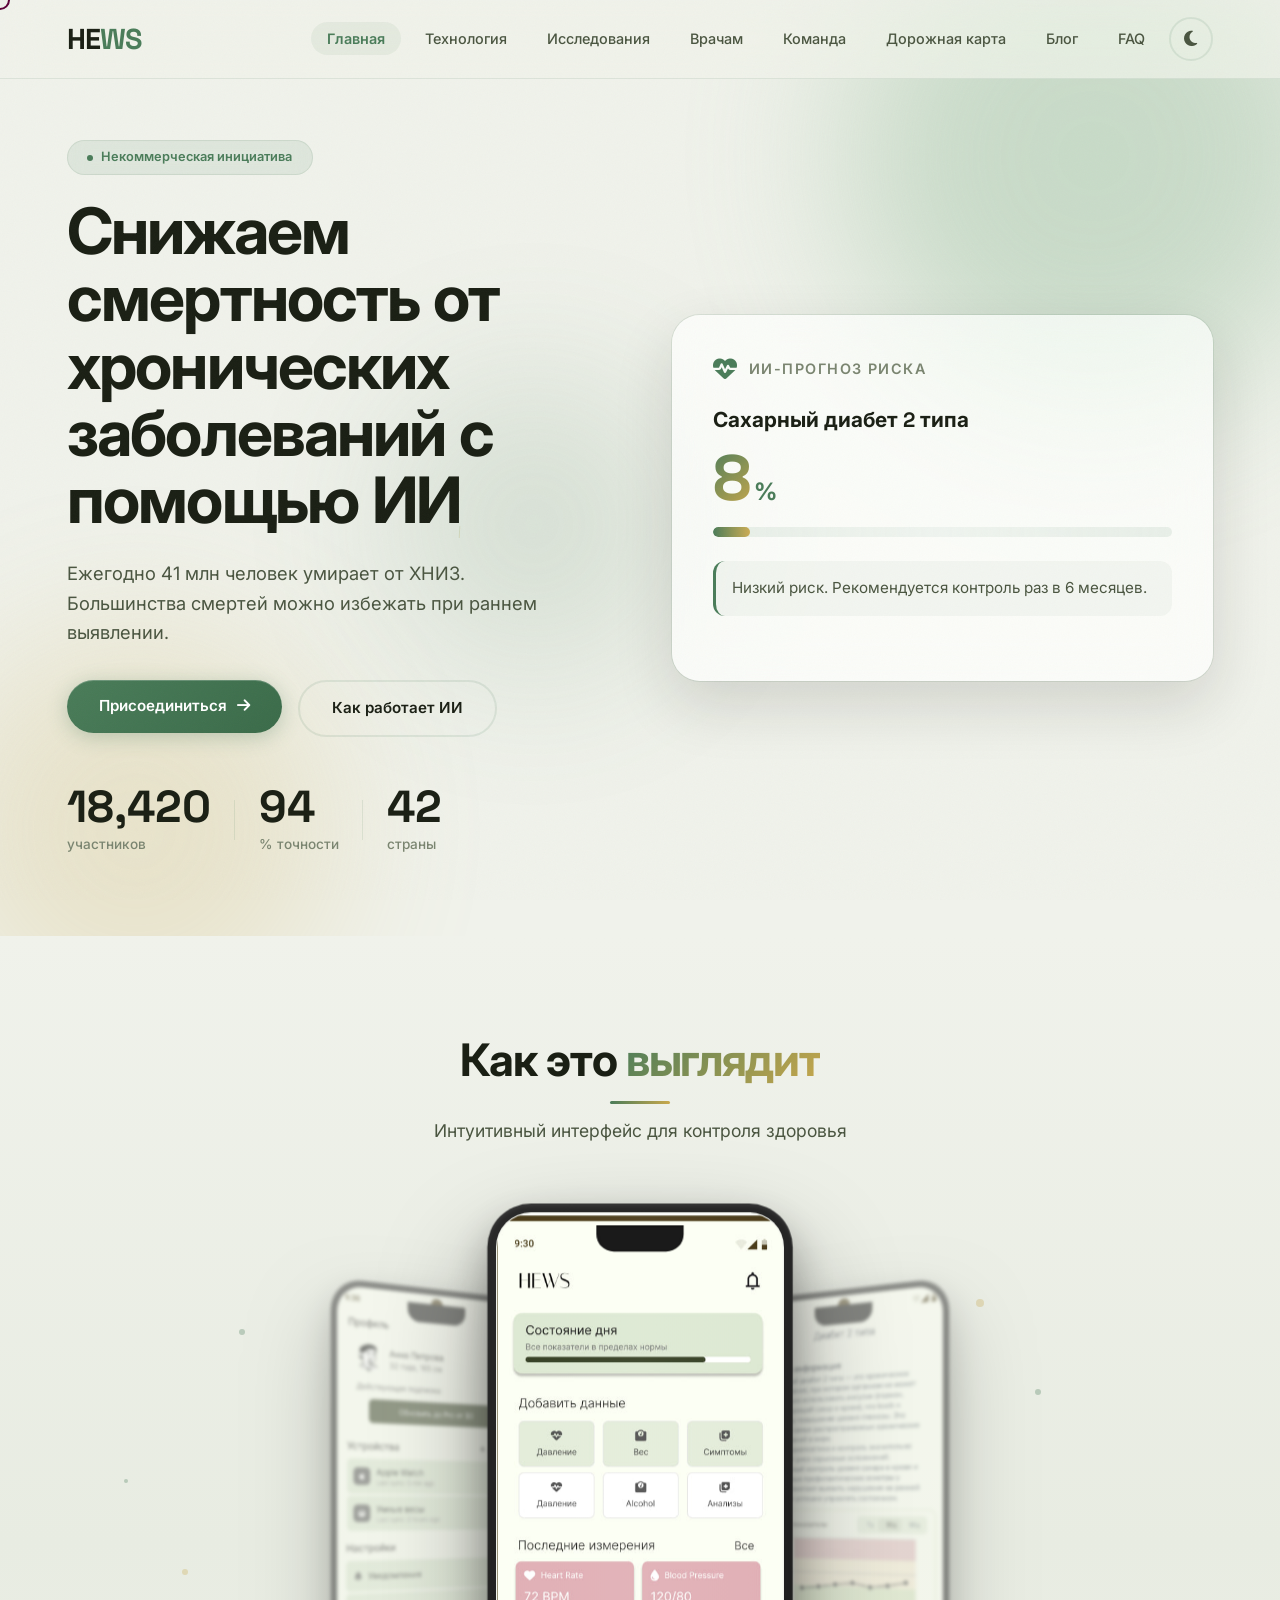
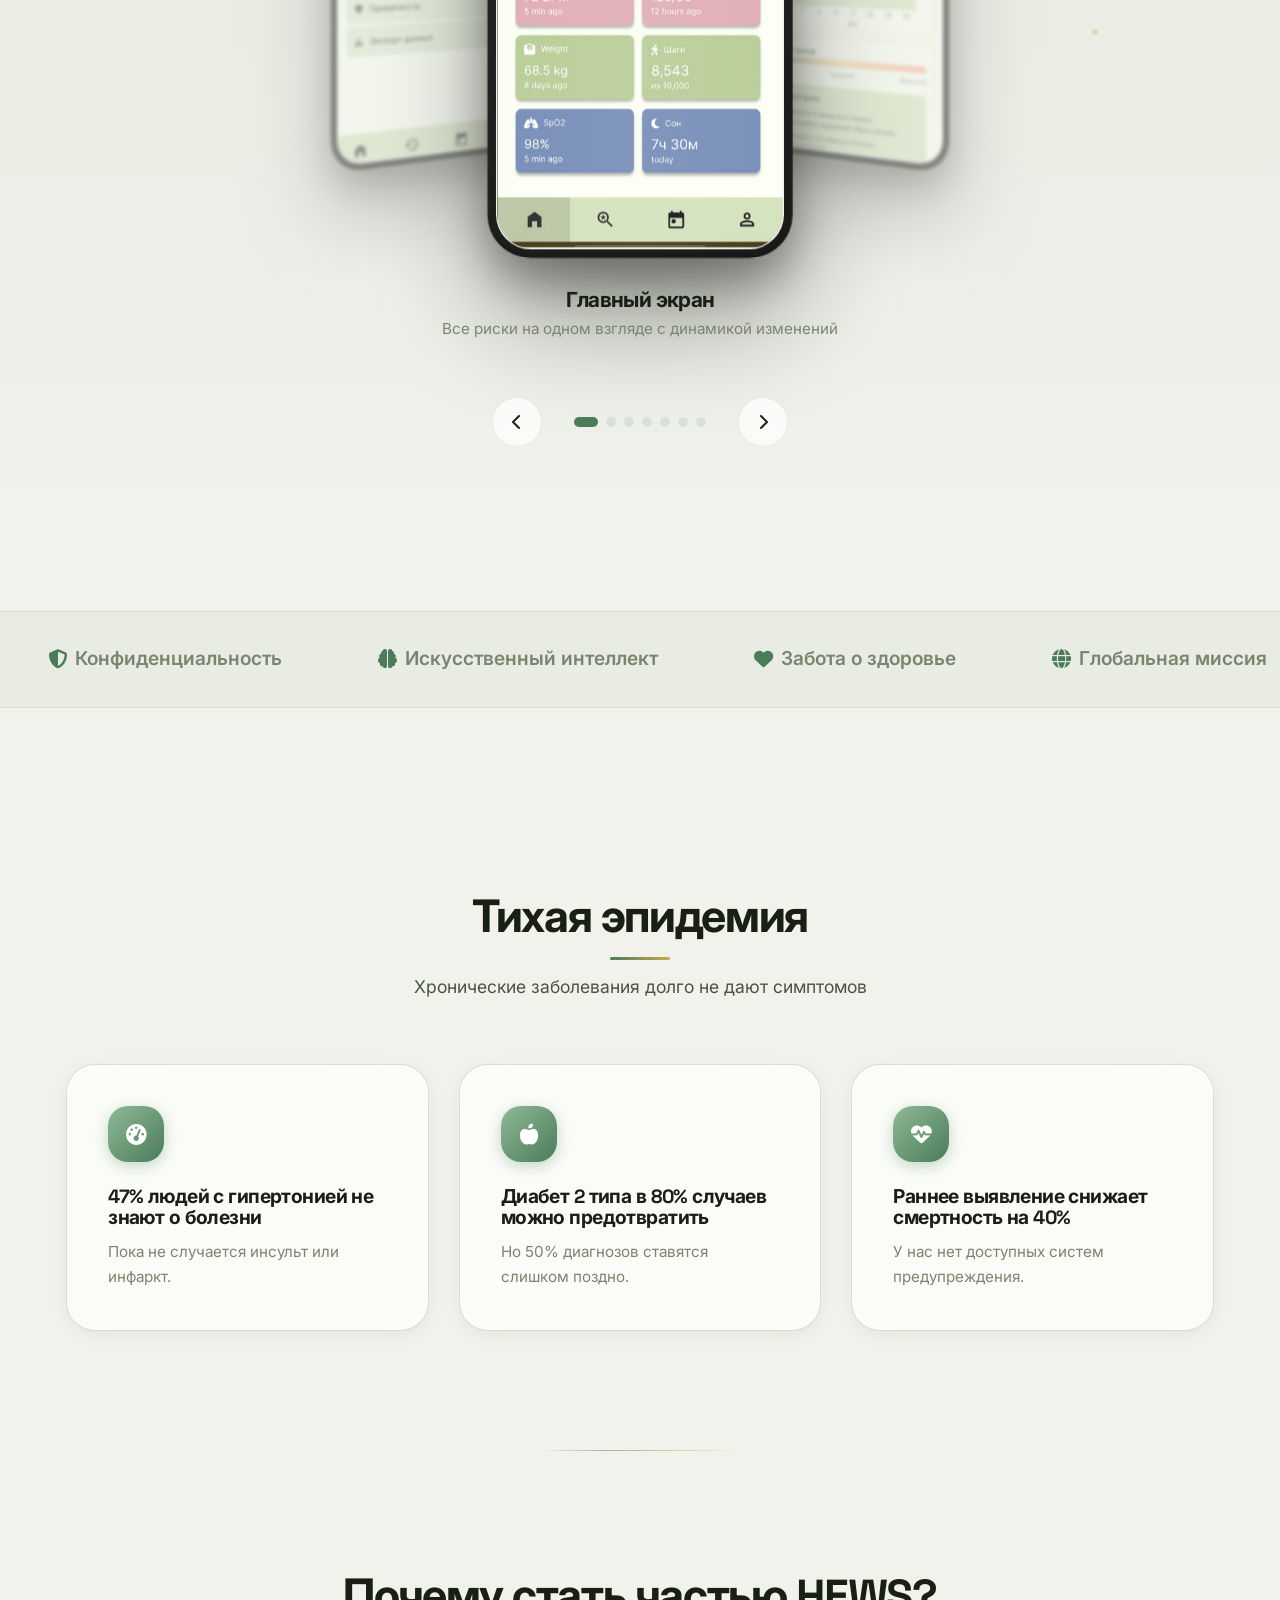
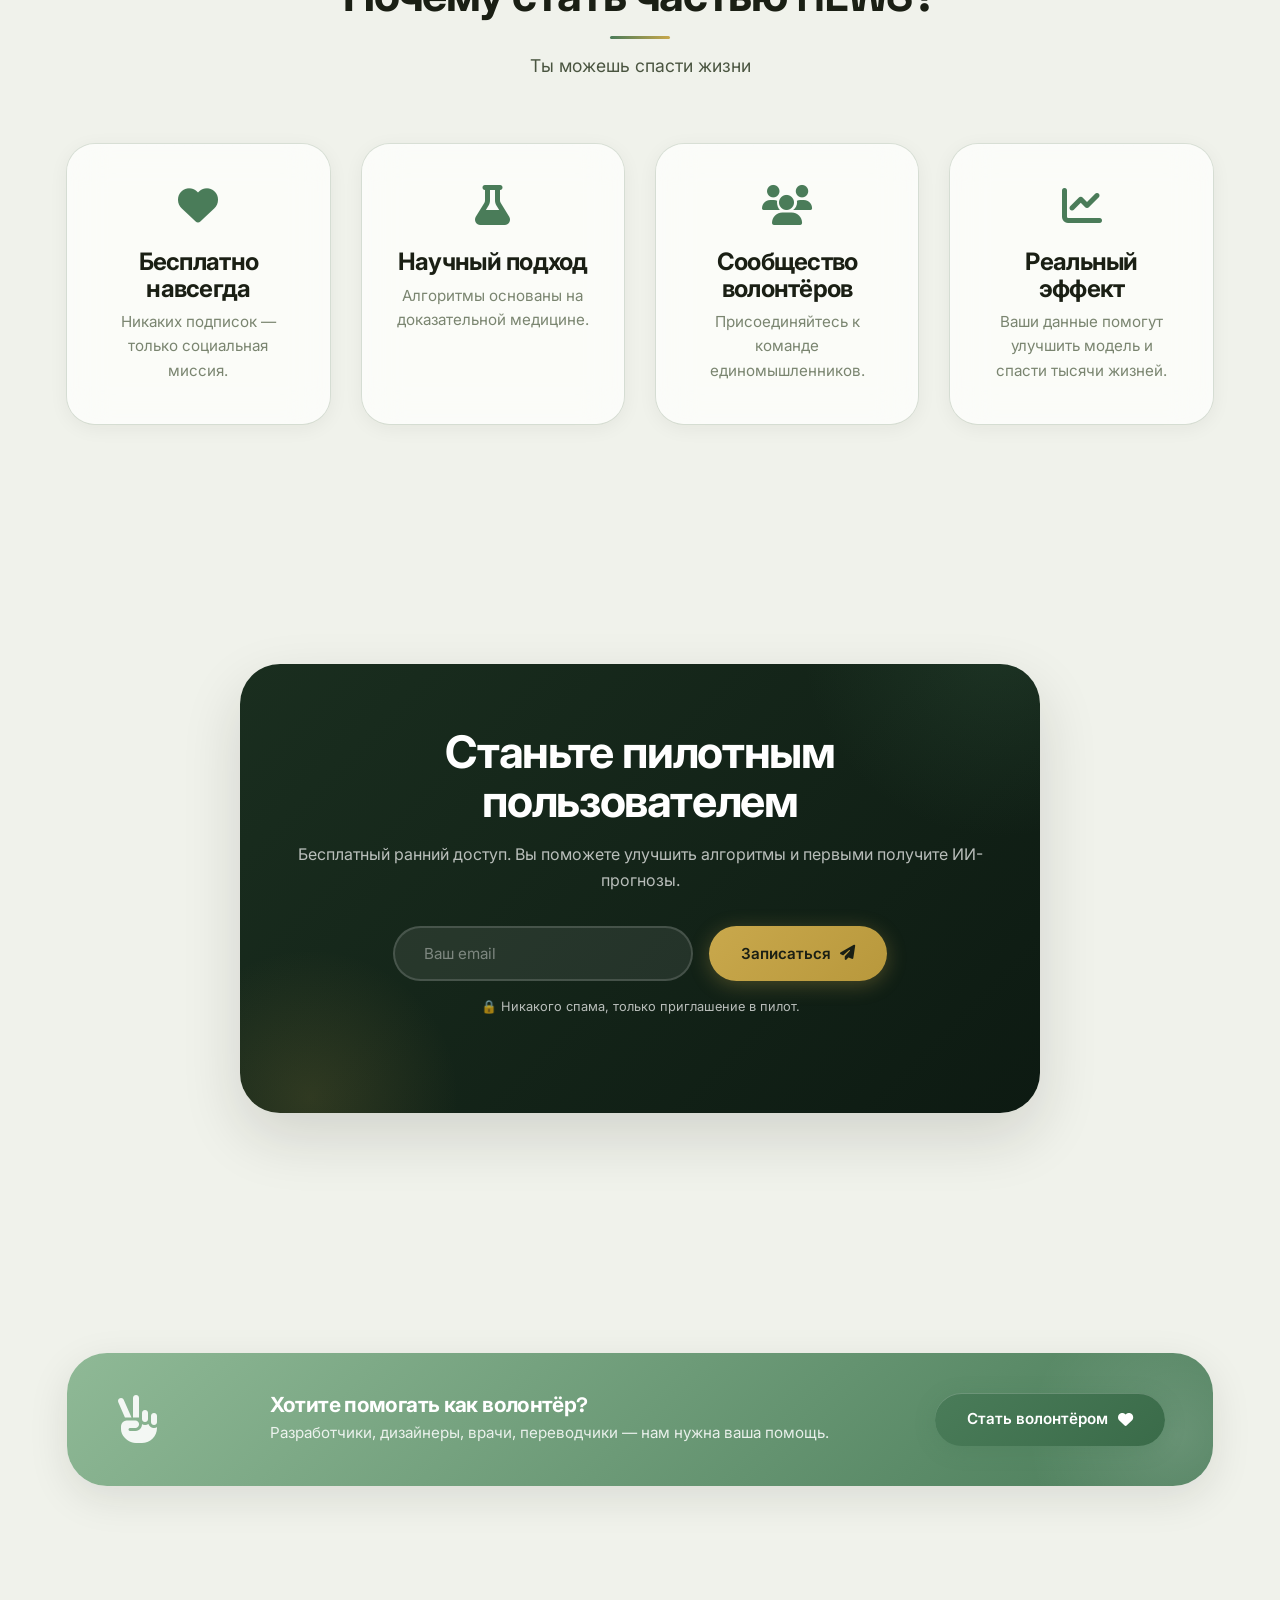
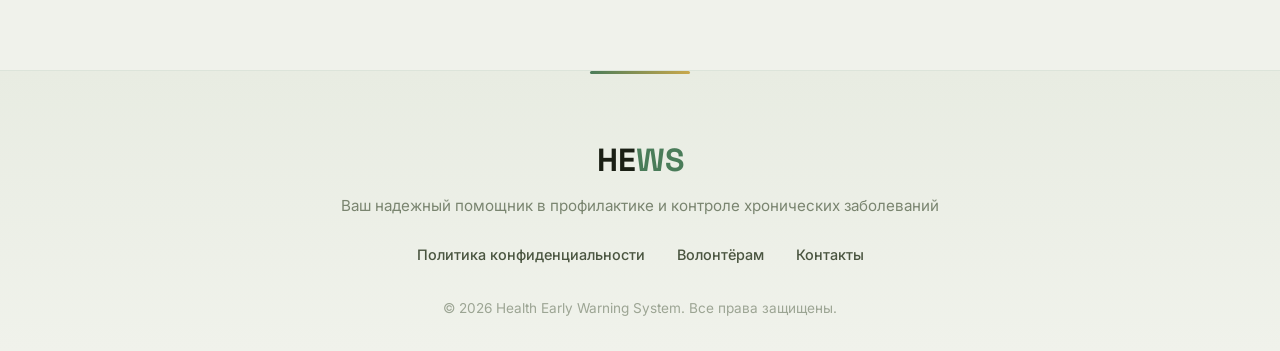
==== commit 70d6379a: "Add files via upload" ====
--- a/index.html
+++ b/index.html
@@ -1,34 +1,36 @@
 <!DOCTYPE html>
-<html lang="ru">
+<html lang="ru" data-theme="light">
 <head>
     <meta charset="UTF-8">
     <meta name="viewport" content="width=device-width, initial-scale=1.0">
-    <meta name="description" content="HEWS - приложение для раннего выявления хронических заболеваний. Мониторинг здоровья, ИИ-анализ, персональные рекомендации.">
-    <title>HEWS - Раннее выявление хронических заболеваний</title>
+    <title>HEWS | Раннее выявление хронических заболеваний</title>
+    <meta name="description" content="HEWS — некоммерческий ИИ-проект для раннего выявления хронических заболеваний. Бесплатно, научно обосновано, конфиденциально.">
     <link rel="preconnect" href="https://fonts.googleapis.com">
     <link rel="preconnect" href="https://fonts.gstatic.com" crossorigin>
-    <link href="https://fonts.googleapis.com/css2?family=Montserrat:wght@600;700&family=Open+Sans:wght@400;600&display=swap" rel="stylesheet">
     <link rel="stylesheet" href="https://cdnjs.cloudflare.com/ajax/libs/font-awesome/6.4.0/css/all.min.css">
     <link rel="stylesheet" href="styles.css">
+<base target="_blank">
 </head>
 <body>
-    <!-- Header -->
+    <!-- Custom cursor element -->
+    <div class="custom-cursor"></div>
+
     <header>
         <div class="container">
-            <nav class="navbar" aria-label="Основная навигация">
-                <a href="#" class="logo">HE<span>WS</span></a>
-                
+            <nav class="navbar">
+                <a href="index.html" class="logo">HE<span>WS</span></a>
                 <ul class="nav-menu">
-                    <li><a href="#home" class="nav-link">Главная</a></li>
-                    <li><a href="#features" class="nav-link">Функции</a></li>
-                    <li><a href="#how-it-works" class="nav-link">Как это работает</a></li>
-                    <li><a href="#screenshots" class="nav-link">Скриншоты</a></li>
-                    <li><a href="#download" class="nav-link">Скачать</a></li>
-                    <li><a href="#contact" class="nav-link">Контакты</a></li>
-                    <li><a href="prices.html" class="nav-link">Подписка</a></li>
+                    <li><a href="index.html" class="active">Главная</a></li>
+                    <li><a href="tech.html">Технология</a></li>
+                    <li><a href="research.html">Исследования</a></li>
+                    <li><a href="for-doctors.html">Врачам</a></li>
+                    <li><a href="team.html">Команда</a></li>
+                    <li><a href="roadmap.html">Дорожная карта</a></li>
+                    <li><a href="blog.html">Блог</a></li>
+                    <li><a href="faq.html">FAQ</a></li>
+                    <li><button class="theme-toggle" aria-label="Переключить тему"><i class="fas fa-moon"></i></button></li>
                 </ul>
-                
-                <button class="hamburger" aria-label="Меню" aria-expanded="false">
+                <button class="hamburger" aria-label="Меню">
                     <span class="bar"></span>
                     <span class="bar"></span>
                     <span class="bar"></span>
@@ -37,300 +39,330 @@
         </div>
     </header>
 
-    <!-- Hero Section -->
-    <section id="home" class="hero">
-        <div class="container">
-            <div class="flex">
-            <div class="hero-content">
-                <h1>HEWS — Ваш помощник в раннем выявлении хронических заболеваний</h1>
-                <p>Следите за своим здоровьем, получайте персональные рекомендации и предупреждения на основе ИИ</p>
-                <p>HEWS помогает выявлять риски диабета, гипертонии и сердечно-сосудистых заболеваний на ранней стадии, контролировать показатели и получать советы, чтобы жить дольше и здоровее.</p>
-                <div class="hero-btns">
-                    <a href="#download" class="btn">Начать сейчас</a>
-                    <a href="#features" class="btn btn-light">Узнать больше</a>
-                </div>
-            </div>
-            <img class="Log" src="[data-uri]" alt="HEWS App" class="hero-image fade-in" loading="lazy">
-            </div> 
+    <main>
+        <!-- HERO -->
+        <section class="hero">
+            <div class="hero-bg">
+                <div class="hero-blob"></div>
+                <div class="hero-blob"></div>
+                <div class="hero-blob"></div>
+            </div>
+            <div class="container">
+                <div class="hero-grid">
+                    <div class="hero-content">
+                        <div class="hero-badge reveal">Некоммерческая инициатива</div>
+                        <h1 class="reveal reveal-delay-1">Снижаем смертность от хронических заболеваний <span class="highlight">с помощью ИИ</span></h1>
+                        <p class="reveal reveal-delay-2">Ежегодно 41 млн человек умирает от ХНИЗ. Большинства смертей можно избежать при раннем выявлении.</p>
+                        <div class="hero-btns reveal reveal-delay-3">
+                            <div class="magnetic-wrap">
+                                <a href="#join" class="btn btn-primary">Присоединиться <i class="fas fa-arrow-right"></i></a>
+                            </div>
+                            <div class="magnetic-wrap">
+                                <a href="tech.html" class="btn btn-outline">Как работает ИИ</a>
+                            </div>
+                        </div>
+                        <div class="hero-stats reveal reveal-delay-4">
+                            <div class="stat">
+                                <span class="counter stat-number" data-target="18420">0</span>
+                                <span class="stat-label">участников</span>
+                            </div>
+                            <div class="stat">
+                                <span class="counter stat-number" data-target="94">0</span>
+                                <span class="stat-label">% точности</span>
+                            </div>
+                            <div class="stat">
+                                <span class="counter stat-number" data-target="42">0</span>
+                                <span class="stat-label">страны</span>
+                            </div>
+                        </div>
+                    </div>
+                    <div class="hero-visual reveal reveal-delay-2">
+                        <div class="risk-card-wrap">
+                            <div class="risk-card">
+                                <div class="risk-header">
+                                    <i class="fas fa-heartbeat"></i>
+                                    <span class="risk-title">ИИ-прогноз риска</span>
+                                </div>
+                                <div class="risk-disease" id="disease-name">Сахарный диабет 2 типа</div>
+                                <div class="risk-percent">
+                                    <span class="risk-value" id="risk-value">8</span><span>%</span>
+                                </div>
+                                <div class="progress-bar"><div id="risk-progress" style="width: 8%;"></div></div>
+                                <div class="risk-message" id="risk-message">Низкий риск. Рекомендуется контроль раз в 6 месяцев.</div>
+                                <div class="risk-controls">
+                                    <span class="risk-indicator" id="risk-indicator"></span>
+                                </div>
+                            </div>
+                        </div>
+                    </div>
+                </div>
+            </div>
+        </section>
+
+        <!-- PHONE SHOWCASE -->
+        <section class="phone-showcase">
+            <div class="phone-showcase-bg"></div>
+            <div class="container">
+                <div class="section-title reveal">
+                    <h2>Как это <span class="text-gradient">выглядит</span></h2>
+                    <p>Интуитивный интерфейс для контроля здоровья</p>
+                </div>
+
+                <div class="phone-stage reveal">
+                    <div class="phone-particles">
+                        <div class="phone-particle"></div>
+                        <div class="phone-particle"></div>
+                        <div class="phone-particle"></div>
+                        <div class="phone-particle"></div>
+                        <div class="phone-particle"></div>
+                        <div class="phone-particle"></div>
+                    </div>
+
+                    <div class="phone-carousel">
+                        <!-- Screen 1: main.jpg -->
+                        <div class="phone-carousel-item active">
+                            <div class="phone-frame">
+                                <div class="phone-screen">
+                                    <img src="main.jpg" alt="Главный экран HEWS — дашборд с рисками">
+                                </div>
+                            </div>
+                        </div>
+
+                        <!-- Screen 2: grafs.jpg -->
+                        <div class="phone-carousel-item">
+                            <div class="phone-frame">
+                                <div class="phone-screen">
+                                    <img src="grafs.jpg" alt="Графики динамики показателей">
+                                </div>
+                            </div>
+                        </div>
+
+                        <!-- Screen 3: grafs2.jpg -->
+                        <div class="phone-carousel-item">
+                            <div class="phone-frame">
+                                <div class="phone-screen">
+                                    <img src="grafs2.jpg" alt="Детальные графики анализа">
+                                </div>
+                            </div>
+                        </div>
+
+                        <!-- Screen 4: risks.jpg -->
+                        <div class="phone-carousel-item">
+                            <div class="phone-frame">
+                                <div class="phone-screen">
+                                    <img src="risks.jpg" alt="Детальный прогноз рисков">
+                                </div>
+                            </div>
+                        </div>
+
+                        <!-- Screen 5: calendar.jpg -->
+                        <div class="phone-carousel-item">
+                            <div class="phone-frame">
+                                <div class="phone-screen">
+                                    <img src="calendar.jpg" alt="Календарь проверок и напоминаний">
+                                </div>
+                            </div>
+                        </div>
+
+                        <!-- Screen 6: tips.jpg -->
+                        <div class="phone-carousel-item">
+                            <div class="phone-frame">
+                                <div class="phone-screen">
+                                    <img src="tips.jpg" alt="Персонализированные рекомендации">
+                                </div>
+                            </div>
+                        </div>
+
+                        <!-- Screen 7: settings.jpg -->
+                        <div class="phone-carousel-item">
+                            <div class="phone-frame">
+                                <div class="phone-screen">
+                                    <img src="settings.jpg" alt="Настройки профиля и приватности">
+                                </div>
+                            </div>
+                        </div>
+                    </div>
+                </div>
+
+                <div class="phone-labels">
+                    <div class="phone-label active">
+                        <h3>Главный экран</h3>
+                        <p>Все риски на одном взгляде с динамикой изменений</p>
+                    </div>
+                    <div class="phone-label">
+                        <h3>Графики показателей</h3>
+                        <p>Визуализация динамики здоровья во времени</p>
+                    </div>
+                    <div class="phone-label">
+                        <h3>Детальный анализ</h3>
+                        <p>Глубокий разбор трендов и корреляций</p>
+                    </div>
+                    <div class="phone-label">
+                        <h3>Прогноз рисков</h3>
+                        <p>Точные вероятности с научной интерпретацией</p>
+                    </div>
+                    <div class="phone-label">
+                        <h3>Календарь</h3>
+                        <p>План проверок и персональные напоминания</p>
+                    </div>
+                    <div class="phone-label">
+                        <h3>Рекомендации</h3>
+                        <p>Персонализированные советы по профилактике</p>
+                    </div>
+                    <div class="phone-label">
+                        <h3>Настройки</h3>
+                        <p>Управление профилем и приватностью данных</p>
+                    </div>
+                </div>
+
+                <div class="phone-controls reveal">
+                    <button class="phone-nav prev" aria-label="Предыдущий скриншот"><i class="fas fa-chevron-left"></i></button>
+                    <div class="phone-dots">
+                        <button class="phone-dot active" aria-label="Скриншот 1"></button>
+                        <button class="phone-dot" aria-label="Скриншот 2"></button>
+                        <button class="phone-dot" aria-label="Скриншот 3"></button>
+                        <button class="phone-dot" aria-label="Скриншот 4"></button>
+                        <button class="phone-dot" aria-label="Скриншот 5"></button>
+                        <button class="phone-dot" aria-label="Скриншот 6"></button>
+                        <button class="phone-dot" aria-label="Скриншот 7"></button>
+                    </div>
+                    <button class="phone-nav next" aria-label="Следующий скриншот"><i class="fas fa-chevron-right"></i></button>
+                </div>
+            </div>
+        </section>
+
+        <!-- MARQUEE -->
+        <div class="marquee-wrap">
+            <div class="marquee-track">
+                <span class="marquee-item"><i class="fas fa-shield-alt"></i> Конфиденциальность</span>
+                <span class="marquee-item"><i class="fas fa-brain"></i> Искусственный интеллект</span>
+                <span class="marquee-item"><i class="fas fa-heart"></i> Забота о здоровье</span>
+                <span class="marquee-item"><i class="fas fa-globe"></i> Глобальная миссия</span>
+                <span class="marquee-item"><i class="fas fa-users"></i> Сообщество волонтёров</span>
+                <span class="marquee-item"><i class="fas fa-flask"></i> Научный подход</span>
+                <span class="marquee-item"><i class="fas fa-hand-holding-heart"></i> Бесплатно навсегда</span>
+                <span class="marquee-item"><i class="fas fa-chart-line"></i> Раннее выявление</span>
+                <!-- Duplicate for seamless loop -->
+                <span class="marquee-item"><i class="fas fa-shield-alt"></i> Конфиденциальность</span>
+                <span class="marquee-item"><i class="fas fa-brain"></i> Искусственный интеллект</span>
+                <span class="marquee-item"><i class="fas fa-heart"></i> Забота о здоровье</span>
+                <span class="marquee-item"><i class="fas fa-globe"></i> Глобальная миссия</span>
+                <span class="marquee-item"><i class="fas fa-users"></i> Сообщество волонтёров</span>
+                <span class="marquee-item"><i class="fas fa-flask"></i> Научный подход</span>
+                <span class="marquee-item"><i class="fas fa-hand-holding-heart"></i> Бесплатно навсегда</span>
+                <span class="marquee-item"><i class="fas fa-chart-line"></i> Раннее выявление</span>
+            </div>
         </div>
-    </section>
-
-    <!-- Features Section -->
-    <section id="features" class="features">
-        <div class="container">
-            <div class="section-title">
-                <h2>Функции приложения</h2>
-                <p>Все необходимое для контроля вашего здоровья в одном месте</p>
-            </div>
-            
-            <div class="features-grid">
-    <div class="feature-card fade-in">
-        <div class="feature-icon">
-            <i class="fas fa-heartbeat"></i>
-        </div>
-        <h3>Мониторинг показателей</h3>
-        <p>Отслеживайте в реальном времени пульс, давление, уровень глюкозы, качество сна и физическую активность. Все данные в одном удобном интерфейсе.</p>
-    </div>
-    
-    <div class="feature-card fade-in">
-        <div class="feature-icon">
-            <i class="fas fa-bell"></i>
-        </div>
-        <h3>ИИ-уведомления</h3>
-        <p>Получайте своевременные предупреждения о повышенном риске и персонализированные рекомендации для улучшения вашего состояния.</p>
-    </div>
-    
-    <div class="feature-card fade-in">
-        <div class="feature-icon">
-            <i class="fas fa-user-md"></i>
-        </div>
-        <h3>Интеграция с врачами</h3>
-        <p>Делитесь результатами анализов и данными мониторинга с вашим лечащим врачом. Храните всю историю в одном безопасном месте.</p>
-    </div>
-    
-    <div class="feature-card fade-in">
-        <div class="feature-icon">
-            <i class="fas fa-apple-alt"></i>
-        </div>
-        <h3>Персонализированные советы</h3>
-        <p>Получайте рекомендации по питанию, физической активности и образу жизни, разработанные специально для вашего состояния здоровья.</p>
-    </div>
-
-    <!-- 🔒 Безопасность данных -->
-    <div class="feature-card fade-in">
-        <div class="feature-icon">
-            <i class="fas fa-shield-alt"></i>
-        </div>
-        <h3>Защита вашей информации</h3>
-        <p>Ваши медицинские данные надежно зашифрованы и хранятся в соответствии с международными стандартами безопасности.</p>
-    </div>
-
-    <!-- 📊 Аналитика и отчеты -->
-    <div class="feature-card fade-in">
-        <div class="feature-icon">
-            <i class="fas fa-chart-line"></i>
-        </div>
-        <h3>Умная аналитика</h3>
-        <p>Просматривайте наглядные графики и отчеты, чтобы лучше понимать динамику вашего здоровья и прогресс.</p>
-    </div>
-
-    <!-- 🌍 Поддержка устройств -->
-    <div class="feature-card fade-in">
-        <div class="feature-icon">
-            <i class="fas fa-mobile-alt"></i>
-        </div>
-        <h3>Интеграция с гаджетами</h3>
-        <p>Подключайте умные часы, фитнес-браслеты и другие устройства, чтобы собирать больше данных о вашем здоровье.</p>
-    </div>
-
-    <!-- 🧘‍♀️ Психологическое здоровье -->
-    <div class="feature-card fade-in">
-        <div class="feature-icon">
-            <i class="fas fa-brain"></i>
-        </div>
-        <h3>Баланс тела и разума</h3>
-        <p>Следите за уровнем стресса, используйте дыхательные практики и упражнения для улучшения психоэмоционального состояния.</p>
-    </div>
-</div>
-        </div>
-    </section>
-
-    <!-- How It Works Section -->
-    <section id="how-it-works" class="how-it-works">
-        <div class="container">
-            <div class="section-title">
-                <h2>Как это работает</h2>
-                <p>Простой и эффективный подход к управлению вашим здоровьем</p>
-            </div>
-            
-            <div class="steps">
-                <div class="step fade-in">
-                    <div class="step-number">1</div>
-                    <h3>Подключите устройства</h3>
-                    <p>Синхронизируйте свои фитнес-трекеры, умные часы и медицинские устройства. Или вводите данные вручную в удобном интерфейсе.</p>
-                </div>
-                
-                <div class="step fade-in">
-                    <div class="step-number">2</div>
-                    <h3>Анализ ИИ</h3>
-                    <p>Наш искусственный интеллект анализирует ваши показатели, выявляя потенциальные риски и тенденции, которые могут остаться незамеченными.</p>
-                </div>
-                
-                <div class="step fade-in">
-                    <div class="step-number">3</div>
-                    <h3>Получайте рекомендации</h3>
-                    <p>Система отправляет вам уведомления и практические советы, чтобы вы могли своевременно реагировать на изменения состояния здоровья.</p>
-                </div>
-                
-                <div class="step fade-in">
-                    <div class="step-number">4</div>
-                    <h3>Делитесь с врачом</h3>
-                    <p>Экспортируйте отчеты и делитесь результатами с вашим лечащим врачом для более точной диагностики и контроля лечения.</p>
-                </div>
-            </div>
-        </div>
-    </section>
-
-    <!-- Screenshots Section -->
-    <section id="screenshots" class="screenshots">
-        <div class="container">
-            <div class="section-title">
-                <h2>Интерфейс приложения</h2>
-                <p>Познакомьтесь с удобным и современным дизайном HEWS</p>
-            </div>
-            
-            <div class="screenshots-grid">
-                <div class="screenshot-item fade-in">
-                    <img src="main.jpg" alt="Главный экран HEWS" loading="lazy">
-                    <p>Главный экран с основными показателями</p>
-                </div>
-                
-                <div class="screenshot-item fade-in">
-                    <img src="calendar.jpg" alt="Мониторинг здоровья" loading="lazy">
-                    <p>Детальный мониторинг показателей здоровья</p>
-                </div>
-                
-                <div class="screenshot-item fade-in">
-                    <img src="risks.jpg" alt="ИИ-анализ" loading="lazy">
-                    <p>Анализ данных и рекомендации от ИИ</p>
-                </div>
-                
-                <div class="screenshot-item fade-in">
-                    <img src="grafs.jpg" alt="История и отчеты" loading="lazy">
-                    <p>История измерений и графики прогресса</p>
-                </div>
-                
-                <div class="screenshot-item fade-in">
-                    <img src="tips.jpg" alt="Напоминания" loading="lazy">
-                    <p>Умные напоминания и статьи</p>
-                </div>
-                
-                <div class="screenshot-item fade-in">
-                    <img src="settings.jpg" alt="Настройки профиля" loading="lazy">
-                    <p>Персональные настройки и профиль</p>
-                </div>
-            </div>
-        </div>
-    </section>
-
-    <!-- Download Section -->
-    <section id="download" class="download">
-        <div class="container">
-            <div class="section-title">
-                <h2>Скачайте приложение</h2>
-                <p>Доступно для всех современных смартфонов. Начните заботиться о здоровье уже сегодня.</p>
-            </div>
-            
-            <div class="download-buttons">
-                <a href="#" class="download-btn fade-in">
-                    <i class="fab fa-apple download-icon"></i>
-                    <div class="btn-text">
-                        Скачать для <span>App Store</span>
-                    </div>
-                </a>
-                
-                <a href="#" class="download-btn fade-in">
-                    <i class="fab fa-google-play download-icon"></i>
-                    <div class="btn-text">
-                        Скачать для <span>Google Play</span>
-                    </div>
-                </a>
-            </div>
-        </div>
-    </section>
-
-    <!-- Contact Section -->
-    <section id="contact" class="contact">
-        <div class="container">
-            <div class="section-title">
-                <h2>Свяжитесь с нами</h2>
-                <p>Мы всегда рады ответить на ваши вопросы</p>
-            </div>
-            
-            <div class="contact-container">
-                <div class="contact-info fade-in">
-                    <h3>Наши контакты</h3>
-                    
-                    <div class="contact-detail">
-                        <div class="contact-icon">
-                            <i class="fas fa-envelope"></i>
-                        </div>
-                        <div>
-                            <h4>Электронная почта</h4>
-                            <p>support@hewsapp.com</p>
-                        </div>
-                    </div>
-                    
-                    <div class="contact-detail">
-                        <div class="contact-icon">
-                            <i class="fas fa-phone"></i>
-                        </div>
-                        <div>
-                            <h4>Телефон</h4>
-                            <p>+7 (495) 123-45-67</p>
-                        </div>
-                    </div>
-                    
-                    <div class="contact-detail">
-                        <div class="contact-icon">
-                            <i class="fas fa-map-marker-alt"></i>
-                        </div>
-                        <div>
-                            <h4>Адрес</h4>
-                            <p>Москва, ул. Здоровая, д. 7</p>
-                        </div>
-                    </div>
-                    
-                    <div class="social-links">
-                        <a href="#" class="social-icon" aria-label="Facebook">
-                            <i class="fab fa-facebook-f"></i>
-                        </a>
-                        <a href="#" class="social-icon" aria-label="Twitter">
-                            <i class="fab fa-twitter"></i>
-                        </a>
-                        <a href="#" class="social-icon" aria-label="Instagram">
-                            <i class="fab fa-instagram"></i>
-                        </a>
-                        <a href="#" class="social-icon" aria-label="LinkedIn">
-                            <i class="fab fa-linkedin-in"></i>
-                        </a>
-                    </div>
-                </div>
-                
-                <div class="contact-form fade-in">
-                    <form id="feedback-form">
-                        <div class="form-group">
-                            <input type="text" placeholder="Ваше имя" required>
-                        </div>
-                        
-                        <div class="form-group">
-                            <input type="email" placeholder="Ваш email" required>
-                        </div>
-                        
-                        <div class="form-group">
-                            <textarea placeholder="Ваше сообщение" required></textarea>
-                        </div>
-                        
-                        <button type="submit" class="btn">Отправить сообщение</button>
+
+        <!-- PROBLEM -->
+        <section class="section problem">
+            <div class="container">
+                <div class="section-title reveal">
+                    <h2>Тихая эпидемия</h2>
+                    <p>Хронические заболевания долго не дают симптомов</p>
+                </div>
+                <div class="problem-grid stagger-children">
+                    <div class="problem-card glass">
+                        <div class="glass-icon"><i class="fas fa-tachometer-alt"></i></div>
+                        <h3>47% людей с гипертонией не знают о болезни</h3>
+                        <p>Пока не случается инсульт или инфаркт.</p>
+                    </div>
+                    <div class="problem-card glass">
+                        <div class="glass-icon"><i class="fas fa-apple-alt"></i></div>
+                        <h3>Диабет 2 типа в 80% случаев можно предотвратить</h3>
+                        <p>Но 50% диагнозов ставятся слишком поздно.</p>
+                    </div>
+                    <div class="problem-card glass">
+                        <div class="glass-icon"><i class="fas fa-heartbeat"></i></div>
+                        <h3>Раннее выявление снижает смертность на 40%</h3>
+                        <p>У нас нет доступных систем предупреждения.</p>
+                    </div>
+                </div>
+            </div>
+        </section>
+
+        <div class="gradient-divider"></div>
+
+        <!-- BENEFITS -->
+        <section class="section why-join">
+            <div class="container">
+                <div class="section-title reveal">
+                    <h2>Почему стать частью HEWS?</h2>
+                    <p>Ты можешь спасти жизни</p>
+                </div>
+                <div class="benefits-grid stagger-children">
+                    <div class="benefit glass">
+                        <i class="fas fa-heart"></i>
+                        <h3>Бесплатно навсегда</h3>
+                        <p>Никаких подписок — только социальная миссия.</p>
+                    </div>
+                    <div class="benefit glass">
+                        <i class="fas fa-flask"></i>
+                        <h3>Научный подход</h3>
+                        <p>Алгоритмы основаны на доказательной медицине.</p>
+                    </div>
+                    <div class="benefit glass">
+                        <i class="fas fa-users"></i>
+                        <h3>Сообщество волонтёров</h3>
+                        <p>Присоединяйтесь к команде единомышленников.</p>
+                    </div>
+                    <div class="benefit glass">
+                        <i class="fas fa-chart-line"></i>
+                        <h3>Реальный эффект</h3>
+                        <p>Ваши данные помогут улучшить модель и спасти тысячи жизней.</p>
+                    </div>
+                </div>
+            </div>
+        </section>
+
+        <!-- JOIN -->
+        <section id="join" class="section join">
+            <div class="container">
+                <div class="join-card reveal">
+                    <h2>Станьте пилотным пользователем</h2>
+                    <p>Бесплатный ранний доступ. Вы поможете улучшить алгоритмы и первыми получите ИИ-прогнозы.</p>
+                    <form id="early-access" class="join-form">
+                        <input type="email" placeholder="Ваш email" required>
+                        <button type="submit" class="btn btn-gold">Записаться <i class="fas fa-paper-plane"></i></button>
                     </form>
-                </div>
-            </div>
-        </div>
-    </section>
-
-    <!-- Footer -->
+                    <p class="privacy-note">🔒 Никакого спама, только приглашение в пилот.</p>
+                </div>
+            </div>
+        </section>
+
+        <!-- VOLUNTEER CTA -->
+        <section class="section volunteer-cta">
+            <div class="container">
+                <div class="volunteer-banner reveal">
+                    <div><i class="fas fa-hand-peace"></i></div>
+                    <div>
+                        <h3>Хотите помогать как волонтёр?</h3>
+                        <p>Разработчики, дизайнеры, врачи, переводчики — нам нужна ваша помощь.</p>
+                    </div>
+                    <div class="magnetic-wrap">
+                        <a href="team.html#volunteer" class="btn btn-primary">Стать волонтёром <i class="fas fa-heart"></i></a>
+                    </div>
+                </div>
+            </div>
+        </section>
+    </main>
+
     <footer>
         <div class="container">
-            <div class="footer-content">
-                <div class="logo"><span>HEWS</span></div>
-                <p>Ваш надежный помощник в профилактике и контроле хронических заболеваний</p>
-                <div class="copyright">
-                    &copy; 2023 Health Early Warning System. Все права защищены.
-                </div>
-            </div>
+            <div class="logo-footer">HE<span>WS</span></div>
+            <p>Ваш надежный помощник в профилактике и контроле хронических заболеваний</p>
+            <div class="footer-links">
+                <a href="privacy.html">Политика конфиденциальности</a>
+                <a href="volunteer.html">Волонтёрам</a>
+                <a href="contact.html">Контакты</a>
+            </div>
+            <div class="copyright">
+                    &copy; 2026 Health Early Warning System. Все права защищены.
+                </div>
         </div>
     </footer>
 
+    <button id="back-to-top" aria-label="Наверх"><i class="fas fa-arrow-up"></i></button>
     <script src="script.js"></script>
 </body>
 </html>
--- a/styles.css
+++ b/styles.css
@@ -1,657 +1,2143 @@
+@import url('https://fonts.googleapis.com/css2?family=Inter:opsz,wght@14..32,300;14..32,400;14..32,500;14..32,600;14..32,700;14..32,800;14..32,900&family=Space+Grotesk:wght@400;500;600;700&display=swap');
+
+/* ============================================================
+   CSS VARIABLES & THEME SYSTEM
+   ============================================================ */
 :root {
-    --dark-green: #364025;
-    --mid-green: #8D957E;
-    --light-green: #BBCF9A;
-    --light-gray: #f5f7f2;
-    --white: #ffffff;
-    --text-dark: #333333;
-    --text-light: #666666;
-    --shadow: 0 4px 12px rgba(0, 0, 0, 0.1);
-}
-
-* {
-    margin: 0;
-    padding: 0;
-    box-sizing: border-box;
-}
-
+    /* Light theme (default) */
+    --bg-primary: #f0f2eb;
+    --bg-secondary: #e8ece2;
+    --bg-card: rgba(255,255,255,0.72);
+    --bg-glass: rgba(255,255,255,0.55);
+    --text-primary: #1a1f14;
+    --text-secondary: #4a5540;
+    --text-muted: #7a8570;
+    --accent: #4a7c59;
+    --accent-light: #8fb996;
+    --accent-gold: #c9a84c;
+    --accent-warm: #d4a574;
+    --border: rgba(74,124,89,0.12);
+    --shadow-sm: 0 4px 20px rgba(26,31,20,0.06);
+    --shadow-md: 0 12px 40px rgba(26,31,20,0.10);
+    --shadow-lg: 0 24px 60px rgba(26,31,20,0.14);
+    --shadow-glow: 0 0 40px rgba(74,124,89,0.15);
+    --radius-sm: 12px;
+    --radius-md: 20px;
+    --radius-lg: 28px;
+    --radius-xl: 40px;
+    --transition-fast: 0.2s cubic-bezier(0.4,0,0.2,1);
+    --transition-smooth: 0.4s cubic-bezier(0.4,0,0.2,1);
+    --transition-slow: 0.8s cubic-bezier(0.16,1,0.3,1);
+    --font-body: 'Inter', -apple-system, BlinkMacSystemFont, sans-serif;
+    --font-display: 'Space Grotesk', 'Inter', sans-serif;
+    --cursor-size: 20px;
+}
+
+[data-theme="dark"] {
+    --bg-primary: #0d120a;
+    --bg-secondary: #141a10;
+    --bg-card: rgba(30,38,26,0.72);
+    --bg-glass: rgba(30,38,26,0.55);
+    --text-primary: #e8ece2;
+    --text-secondary: #a8b098;
+    --text-muted: #6a7560;
+    --accent: #6ab07a;
+    --accent-light: #8fb996;
+    --accent-gold: #d4b85c;
+    --accent-warm: #e0b888;
+    --border: rgba(106,176,122,0.12);
+    --shadow-sm: 0 4px 20px rgba(0,0,0,0.3);
+    --shadow-md: 0 12px 40px rgba(0,0,0,0.4);
+    --shadow-lg: 0 24px 60px rgba(0,0,0,0.5);
+    --shadow-glow: 0 0 40px rgba(106,176,122,0.2);
+}
+
+/* ============================================================
+   RESET & BASE
+   ============================================================ */
+*, *::before, *::after { margin:0; padding:0; box-sizing:border-box; }
+html { scroll-behavior: smooth; }
 body {
-    font-family: 'Open Sans', sans-serif;
-    color: var(--text-dark);
+    font-family: var(--font-body);
+    background: var(--bg-primary);
+    color: var(--text-primary);
     line-height: 1.6;
     overflow-x: hidden;
-    background-color: var(--white);
-}
-
-h1, h2, h3, h4 {
-    font-family: 'Montserrat', sans-serif;
-    font-weight: 600;
-    margin-bottom: 20px;
-    color: var(--dark-green);
-}
-
-h1 {
-    font-size: 2.5rem;
-}
-
-h2 {
-    font-size: 2rem;
-    position: relative;
-    padding-bottom: 15px;
-}
-
-h2::after {
-    content: '';
-    position: absolute;
-    bottom: 0;
-    left: 0;
-    width: 60px;
-    height: 3px;
-    background: var(--mid-green);
-}
-
-p {
-    margin-bottom: 15px;
-    color: var(--text-light);
-}
-
-.Log{
-    width: fit-content;
-    max-height: 400px;
-    height: fit-content;
-    display: flex;
-}
-.flex {
-    display: flex;
-}
+    transition: background var(--transition-smooth), color var(--transition-smooth);
+    cursor: none;
+}
+
+/* Noise texture overlay */
+body::before {
+    content: '';
+    position: fixed;
+    inset: 0;
+    z-index: 9999;
+    pointer-events: none;
+    opacity: 0.03;
+    background-image: url("data:image/svg+xml,%3Csvg viewBox='0 0 256 256' xmlns='http://www.w3.org/2000/svg'%3E%3Cfilter id='noise'%3E%3CfeTurbulence type='fractalNoise' baseFrequency='0.9' numOctaves='4' stitchTiles='stitch'/%3E%3C/filter%3E%3Crect width='100%25' height='100%25' filter='url(%23noise)'/%3E%3C/svg%3E");
+    background-repeat: repeat;
+    background-size: 256px;
+}
+
+/* Custom cursor */
+.custom-cursor {
+    position: fixed;
+    width: var(--cursor-size);
+    height: var(--cursor-size);
+    border: 2px solid var(--accent);
+    border-radius: 50%;
+    pointer-events: none;
+    z-index: 10000;
+    transition: width 0.3s, height 0.3s, background 0.3s, border-color 0.3s, transform 0.1s;
+    transform: translate(-50%, -50%);
+    mix-blend-mode: difference;
+}
+.custom-cursor.hover {
+    width: 50px;
+    height: 50px;
+    background: rgba(74,124,89,0.15);
+    border-color: var(--accent-gold);
+}
+.custom-cursor.click {
+    width: 15px;
+    height: 15px;
+    background: var(--accent);
+}
+
+/* Selection */
+::selection {
+    background: var(--accent-light);
+    color: var(--text-primary);
+}
+
+/* Scrollbar */
+::-webkit-scrollbar { width: 8px; }
+::-webkit-scrollbar-track { background: var(--bg-secondary); }
+::-webkit-scrollbar-thumb { background: var(--accent); border-radius: 4px; }
+::-webkit-scrollbar-thumb:hover { background: var(--accent-gold); }
+
+/* ============================================================
+   TYPOGRAPHY
+   ============================================================ */
+h1, h2, h3, h4 { font-family: var(--font-display); font-weight: 700; letter-spacing: -0.03em; line-height: 1.1; }
+h1 { font-size: clamp(2.5rem, 5vw, 4.5rem); }
+h2 { font-size: clamp(1.8rem, 3.5vw, 3rem); }
+h3 { font-size: clamp(1.2rem, 2vw, 1.5rem); }
+p { color: var(--text-secondary); }
+
+.text-gradient {
+    background: linear-gradient(135deg, var(--accent) 0%, var(--accent-gold) 100%);
+    -webkit-background-clip: text;
+    -webkit-text-fill-color: transparent;
+    background-clip: text;
+}
+
+.text-glow {
+    text-shadow: 0 0 30px rgba(74,124,89,0.3);
+}
+
+/* ============================================================
+   LAYOUT
+   ============================================================ */
 .container {
-    width: 90%;
-    max-width: 1200px;
+    width: 92%;
+    max-width: 1280px;
     margin: 0 auto;
-    padding: 0 20px;
-}
-
-.btn {
-    display: inline-block;
-    padding: 12px 30px;
-    background: var(--dark-green);
-    color: var(--white);
-    border-radius: 30px;
-    text-decoration: none;
-    font-weight: 600;
-    transition: all 0.3s ease;
-    border: 2px solid var(--dark-green);
-    cursor: pointer;
-    transform: translateY(0);
-    box-shadow: var(--shadow);
-}
-
-.btn:hover {
-    background: transparent;
-    color: var(--dark-green);
-    transform: translateY(-3px);
-    box-shadow: 0 6px 15px rgba(0,0,0,0.15);
-}
-
-.btn:focus {
-    outline: 2px solid var(--light-green);
-    outline-offset: 3px;
-}
-
-.btn-light {
-    background: transparent;
-    color: var(--dark-green);
-}
-
-.btn-light:hover {
-    background: var(--dark-green);
-    color: var(--white);
-}
-
-/* Header Styles */
+    padding: 0 1rem;
+}
+
+.section {
+    padding: 120px 0;
+    position: relative;
+}
+
+/* ============================================================
+   HEADER & NAVIGATION
+   ============================================================ */
 header {
-    background-color: var(--white);
-    box-shadow: 0 2px 10px rgba(0, 0, 0, 0.1);
     position: fixed;
     width: 100%;
     top: 0;
     z-index: 1000;
+    background: rgba(240,242,235,0.75);
+    backdrop-filter: blur(20px) saturate(180%);
+    -webkit-backdrop-filter: blur(20px) saturate(180%);
+    border-bottom: 1px solid var(--border);
+    transition: all var(--transition-smooth);
+}
+[data-theme="dark"] header {
+    background: rgba(13,18,10,0.75);
+}
+
+header.scrolled {
+    box-shadow: var(--shadow-sm);
 }
 
 .navbar {
     display: flex;
     justify-content: space-between;
     align-items: center;
-    padding: 20px 0;
+    padding: 1rem 0;
 }
 
 .logo {
+    font-family: var(--font-display);
     font-size: 1.8rem;
-    font-weight: 700;
-    color: var(--dark-green);
+    font-weight: 800;
+    color: var(--text-primary);
     text-decoration: none;
-}
-
+    letter-spacing: -0.04em;
+    position: relative;
+}
 .logo span {
-    color: var(--mid-green);
-}
-
-.nav-menu {
-    display: flex;
-    list-style: none;
-}
-
-.nav-menu li {
-    margin-left: 30px;
-}
-
-.nav-menu a {
-    text-decoration: none;
-    color: var(--text-dark);
-    font-weight: 500;
-    transition: color 0.3s;
-    position: relative;
-}
-
-.nav-menu a:hover {
-    color: var(--dark-green);
-}
-
-.nav-menu a::after {
-    content: '';
-    position: absolute;
-    bottom: -5px;
+    color: var(--accent);
+    transition: color var(--transition-fast);
+}
+.logo:hover span {
+    color: var(--accent-gold);
+}
+.logo::after {
+    content: '';
+    position: absolute;
+    bottom: -2px;
     left: 0;
     width: 0;
     height: 2px;
-    background: var(--dark-green);
-    transition: width 0.3s;
-}
-
-.nav-menu a:hover::after,
-.nav-menu a.active::after {
-    width: 100%;
-}
-
+    background: linear-gradient(90deg, var(--accent), var(--accent-gold));
+    transition: width var(--transition-smooth);
+}
+.logo:hover::after { width: 100%; }
+
+.nav-menu {
+    display: flex;
+    gap: 0.5rem;
+    list-style: none;
+    align-items: center;
+}
+
+.nav-menu a {
+    text-decoration: none;
+    font-weight: 500;
+    font-size: 0.9rem;
+    color: var(--text-secondary);
+    padding: 0.5rem 1rem;
+    border-radius: 50px;
+    transition: all var(--transition-fast);
+    position: relative;
+}
+
+.nav-menu a::before {
+    content: '';
+    position: absolute;
+    inset: 0;
+    border-radius: 50px;
+    background: var(--accent);
+    opacity: 0;
+    transform: scale(0.8);
+    transition: all var(--transition-fast);
+    z-index: -1;
+}
+
+.nav-menu a:hover, .nav-menu a.active {
+    color: var(--text-primary);
+}
+.nav-menu a:hover::before, .nav-menu a.active::before {
+    opacity: 0.08;
+    transform: scale(1);
+}
 .nav-menu a.active {
-    color: var(--dark-green);
     font-weight: 600;
+    color: var(--accent);
+}
+
+/* Theme toggle */
+.theme-toggle {
+    background: none;
+    border: 2px solid var(--border);
+    width: 44px;
+    height: 44px;
+    border-radius: 50%;
+    cursor: none;
+    display: flex;
+    align-items: center;
+    justify-content: center;
+    color: var(--text-secondary);
+    transition: all var(--transition-fast);
+    font-size: 1.1rem;
+}
+.theme-toggle:hover {
+    border-color: var(--accent);
+    color: var(--accent);
+    transform: rotate(20deg);
 }
 
 .hamburger {
     display: none;
-    cursor: pointer;
     background: none;
     border: none;
-    padding: 5px;
-}
-
+    cursor: none;
+    padding: 0.5rem;
+    flex-direction: column;
+    gap: 5px;
+}
 .hamburger .bar {
+    width: 24px;
+    height: 2px;
+    background: var(--text-primary);
+    border-radius: 2px;
+    transition: all var(--transition-smooth);
+}
+
+/* ============================================================
+   MAGNETIC BUTTONS
+   ============================================================ */
+.btn {
+    display: inline-flex;
+    align-items: center;
+    gap: 0.6rem;
+    padding: 0.9rem 2rem;
+    border-radius: 50px;
+    font-weight: 600;
+    font-size: 0.95rem;
+    transition: all var(--transition-fast);
+    cursor: none;
+    text-decoration: none;
+    border: none;
+    position: relative;
+    overflow: hidden;
+    font-family: var(--font-body);
+}
+
+.btn-primary {
+    background: linear-gradient(135deg, var(--accent) 0%, #3a6b49 100%);
+    color: white;
+    box-shadow: 0 4px 20px rgba(74,124,89,0.3), inset 0 1px 0 rgba(255,255,255,0.2);
+}
+.btn-primary::before {
+    content: '';
+    position: absolute;
+    inset: 0;
+    background: linear-gradient(135deg, transparent 0%, rgba(255,255,255,0.15) 100%);
+    opacity: 0;
+    transition: opacity var(--transition-fast);
+}
+.btn-primary:hover::before { opacity: 1; }
+.btn-primary:hover {
+    transform: translateY(-3px) scale(1.02);
+    box-shadow: 0 8px 30px rgba(74,124,89,0.4), inset 0 1px 0 rgba(255,255,255,0.2);
+}
+.btn-primary:active {
+    transform: translateY(-1px) scale(0.98);
+}
+
+.btn-outline {
+    background: transparent;
+    color: var(--text-primary);
+    border: 2px solid var(--border);
+    box-shadow: inset 0 0 0 0 var(--accent);
+    transition: all var(--transition-smooth);
+}
+.btn-outline:hover {
+    border-color: var(--accent);
+    box-shadow: inset 0 0 0 2px var(--accent);
+    color: var(--accent);
+    transform: translateY(-2px);
+}
+
+.btn-gold {
+    background: linear-gradient(135deg, var(--accent-gold) 0%, #b8983c 100%);
+    color: #1a1f14;
+    box-shadow: 0 4px 20px rgba(201,168,76,0.3);
+}
+.btn-gold:hover {
+    transform: translateY(-3px);
+    box-shadow: 0 8px 30px rgba(201,168,76,0.4);
+}
+
+/* Magnetic button wrapper */
+.magnetic-wrap {
+    display: inline-block;
+    position: relative;
+}
+
+/* ============================================================
+   HERO SECTION
+   ============================================================ */
+.hero {
+    min-height: 100vh;
+    display: flex;
+    align-items: center;
+    padding: 140px 0 80px;
+    position: relative;
+    overflow: hidden;
+}
+
+/* Animated background blobs */
+.hero-bg {
+    position: absolute;
+    inset: 0;
+    overflow: hidden;
+    z-index: 0;
+}
+.hero-blob {
+    position: absolute;
+    border-radius: 50%;
+    filter: blur(80px);
+    opacity: 0.4;
+    animation: blobFloat 20s ease-in-out infinite;
+}
+.hero-blob:nth-child(1) {
+    width: 500px; height: 500px;
+    background: var(--accent-light);
+    top: -10%; right: -5%;
+    animation-delay: 0s;
+}
+.hero-blob:nth-child(2) {
+    width: 400px; height: 400px;
+    background: var(--accent-gold);
+    bottom: -10%; left: -5%;
+    opacity: 0.2;
+    animation-delay: -7s;
+}
+.hero-blob:nth-child(3) {
+    width: 300px; height: 300px;
+    background: var(--accent);
+    top: 40%; left: 30%;
+    opacity: 0.15;
+    animation-delay: -14s;
+}
+
+@keyframes blobFloat {
+    0%, 100% { transform: translate(0, 0) scale(1); }
+    33% { transform: translate(30px, -50px) scale(1.1); }
+    66% { transform: translate(-20px, 20px) scale(0.9); }
+}
+
+.hero-grid {
+    display: grid;
+    grid-template-columns: 1fr 1fr;
+    gap: 4rem;
+    align-items: center;
+    position: relative;
+    z-index: 1;
+}
+
+.hero-badge {
+    display: inline-flex;
+    align-items: center;
+    gap: 0.5rem;
+    background: rgba(74,124,89,0.1);
+    border: 1px solid var(--border);
+    padding: 0.4rem 1.2rem;
+    border-radius: 50px;
+    font-size: 0.8rem;
+    font-weight: 600;
+    color: var(--accent);
+    margin-bottom: 1.5rem;
+    backdrop-filter: blur(10px);
+}
+.hero-badge::before {
+    content: '';
+    width: 6px; height: 6px;
+    background: var(--accent);
+    border-radius: 50%;
+    animation: pulse 2s ease-in-out infinite;
+}
+
+@keyframes pulse {
+    0%, 100% { opacity: 1; transform: scale(1); }
+    50% { opacity: 0.5; transform: scale(1.3); }
+}
+
+.hero h1 {
+    margin-bottom: 1.5rem;
+    line-height: 1.05;
+}
+
+.hero h1 .highlight {
+    position: relative;
+    display: inline;
+}
+
+.hero h1 .highlight::after {
+    content: '';
+    position: absolute;
+    bottom: 4px;
+    left: 0;
+    width: 100%;
+    height: 12px;
+    background: linear-gradient(90deg, var(--accent-light), var(--accent-gold));
+    opacity: 0.3;
+    border-radius: 4px;
+    z-index: -1;
+    transform: skewX(-3deg);
+}
+
+.hero > .container > .hero-grid > .hero-content > p {
+    font-size: 1.15rem;
+    max-width: 500px;
+    margin-bottom: 2rem;
+    color: var(--text-secondary);
+}
+
+.hero-btns {
+    display: flex;
+    gap: 1rem;
+    flex-wrap: wrap;
+    margin-bottom: 3rem;
+}
+
+.hero-stats {
+    display: flex;
+    gap: 3rem;
+}
+
+.stat {
+    position: relative;
+}
+.stat-number {
+    font-family: var(--font-display);
+    font-size: 2.8rem;
+    font-weight: 800;
+    color: var(--text-primary);
+    line-height: 1;
     display: block;
-    width: 25px;
-    height: 3px;
-    margin: 5px auto;
-    background-color: var(--dark-green);
-    transition: all 0.3s ease;
-}
-
-/* Hero Section */
-.hero {
-    padding: 160px 0 100px;
-    background: linear-gradient(135deg, rgba(187, 207, 154, 0.2) 0%, rgba(255, 255, 255, 0.8) 100%);
-    position: relative;
-    overflow: hidden;
-}
-
-.hero-content {
-    max-width: 650px;
-    z-index: 2;
-    position: relative;
-}
-
-.hero h1 {
-    margin-bottom: 20px;
-    line-height: 1.2;
-}
-
-.hero p {
-    font-size: 1.2rem;
-    margin-bottom: 30px;
-    color: var(--text-light);
-}
-
-.hero-btns {
-    display: flex;
-    gap: 15px;
-}
-
-.hero-image {
-    position: absolute;
-    right: 0;
+}
+.stat-label {
+    font-size: 0.85rem;
+    color: var(--text-muted);
+    margin-top: 0.3rem;
+    display: block;
+    font-weight: 500;
+}
+.stat::after {
+    content: '';
+    position: absolute;
+    right: -1.5rem;
     top: 50%;
     transform: translateY(-50%);
-    max-width: 45%;
-    z-index: 1;
-    opacity: 0.9;
-}
-
-/* Sections */
-section {
-    padding: 100px 0;
-}
-
+    width: 1px;
+    height: 40px;
+    background: var(--border);
+}
+.stat:last-child::after { display: none; }
+
+/* ============================================================
+   RISK CARD (3D Tilt)
+   ============================================================ */
+.hero-visual {
+    perspective: 1000px;
+}
+
+.risk-card-wrap {
+    transform-style: preserve-3d;
+    transition: transform var(--transition-smooth);
+}
+
+.risk-card {
+    background: var(--bg-card);
+    backdrop-filter: blur(20px) saturate(180%);
+    -webkit-backdrop-filter: blur(20px) saturate(180%);
+    border-radius: var(--radius-lg);
+    padding: 2.5rem;
+    box-shadow: var(--shadow-lg), 0 0 0 1px var(--border);
+    border: 1px solid rgba(255,255,255,0.1);
+    position: relative;
+    overflow: hidden;
+    transition: all var(--transition-smooth);
+}
+
+.risk-card::before {
+    content: '';
+    position: absolute;
+    top: -50%;
+    left: -50%;
+    width: 200%;
+    height: 200%;
+    background: radial-gradient(circle at var(--mouse-x, 50%) var(--mouse-y, 50%), rgba(74,124,89,0.08), transparent 50%);
+    pointer-events: none;
+    opacity: 0;
+    transition: opacity var(--transition-fast);
+}
+.risk-card:hover::before { opacity: 1; }
+
+.risk-header {
+    display: flex;
+    align-items: center;
+    gap: 0.75rem;
+    margin-bottom: 1.5rem;
+}
+.risk-header i {
+    font-size: 1.5rem;
+    color: var(--accent);
+    animation: heartbeat 2s ease-in-out infinite;
+}
+
+@keyframes heartbeat {
+    0%, 100% { transform: scale(1); }
+    14% { transform: scale(1.15); }
+    28% { transform: scale(1); }
+    42% { transform: scale(1.15); }
+    70% { transform: scale(1); }
+}
+
+.risk-title {
+    font-weight: 600;
+    font-size: 0.9rem;
+    color: var(--text-muted);
+    text-transform: uppercase;
+    letter-spacing: 0.1em;
+}
+
+.risk-disease {
+    font-family: var(--font-display);
+    font-size: 1.3rem;
+    font-weight: 700;
+    color: var(--text-primary);
+    margin-bottom: 0.5rem;
+}
+
+.risk-percent {
+    display: flex;
+    align-items: baseline;
+    gap: 0.2rem;
+    margin-bottom: 1rem;
+}
+.risk-value {
+    font-family: var(--font-display);
+    font-size: 4rem;
+    font-weight: 900;
+    color: var(--accent);
+    line-height: 1;
+    background: linear-gradient(135deg, var(--accent) 0%, var(--accent-gold) 100%);
+    -webkit-background-clip: text;
+    -webkit-text-fill-color: transparent;
+}
+.risk-percent span:last-child {
+    font-size: 1.5rem;
+    font-weight: 700;
+    color: var(--accent);
+}
+
+.progress-bar {
+    background: rgba(74,124,89,0.1);
+    border-radius: 20px;
+    height: 10px;
+    margin: 1rem 0 1.5rem;
+    overflow: hidden;
+    position: relative;
+}
+.progress-bar::after {
+    content: '';
+    position: absolute;
+    inset: 0;
+    background: linear-gradient(90deg, transparent, rgba(255,255,255,0.3), transparent);
+    animation: shimmer 2s infinite;
+}
+@keyframes shimmer {
+    0% { transform: translateX(-100%); }
+    100% { transform: translateX(100%); }
+}
+.progress-bar div {
+    background: linear-gradient(90deg, var(--accent), var(--accent-gold));
+    height: 100%;
+    border-radius: 20px;
+    transition: width 0.8s cubic-bezier(0.16,1,0.3,1);
+    position: relative;
+}
+
+.risk-message {
+    font-size: 0.95rem;
+    color: var(--text-secondary);
+    line-height: 1.5;
+    margin-bottom: 1.5rem;
+    padding: 1rem;
+    background: rgba(74,124,89,0.05);
+    border-radius: var(--radius-sm);
+    border-left: 3px solid var(--accent);
+}
+
+.risk-nav:hover {
+    background: var(--accent);
+    color: white;
+    transform: scale(1.1);
+}
+.risk-indicator {
+    font-family: var(--font-display);
+    font-weight: 600;
+    color: var(--text-muted);
+    font-size: 0.85rem;
+}
+
+/* ============================================================
+   SECTION TITLES
+   ============================================================ */
 .section-title {
     text-align: center;
-    margin-bottom: 60px;
-}
-
+    margin-bottom: 4rem;
+}
+.section-title h2 {
+    margin-bottom: 0.8rem;
+    position: relative;
+    display: inline-block;
+}
 .section-title h2::after {
-    left: 50%;
-    transform: translateX(-50%);
-}
-
-/* Features Section */
-.features {
-    background-color: var(--light-gray);
-}
-
-.features-grid {
+    content: '';
+    display: block;
+    width: 60px;
+    height: 3px;
+    background: linear-gradient(90deg, var(--accent), var(--accent-gold));
+    margin: 1rem auto 0;
+    border-radius: 2px;
+}
+.section-title p {
+    font-size: 1.1rem;
+    max-width: 500px;
+    margin: 0 auto;
+}
+
+/* ============================================================
+   GLASS CARDS
+   ============================================================ */
+.glass {
+    background: var(--bg-card);
+    backdrop-filter: blur(20px) saturate(180%);
+    -webkit-backdrop-filter: blur(20px) saturate(180%);
+    border-radius: var(--radius-lg);
+    padding: 2.5rem;
+    box-shadow: var(--shadow-sm), 0 0 0 1px var(--border);
+    border: 1px solid rgba(255,255,255,0.08);
+    transition: all var(--transition-smooth);
+    position: relative;
+    overflow: hidden;
+}
+.glass::before {
+    content: '';
+    position: absolute;
+    top: 0; left: 0; right: 0;
+    height: 1px;
+    background: linear-gradient(90deg, transparent, rgba(255,255,255,0.2), transparent);
+}
+.glass:hover {
+    transform: translateY(-8px);
+    box-shadow: var(--shadow-md), 0 0 0 1px var(--border), var(--shadow-glow);
+}
+
+.glass-icon {
+    width: 56px;
+    height: 56px;
+    border-radius: var(--radius-md);
+    background: linear-gradient(135deg, var(--accent-light), var(--accent));
+    display: flex;
+    align-items: center;
+    justify-content: center;
+    color: white;
+    font-size: 1.3rem;
+    margin-bottom: 1.5rem;
+    box-shadow: 0 4px 15px rgba(74,124,89,0.3);
+    transition: transform var(--transition-fast);
+}
+.glass:hover .glass-icon {
+    transform: scale(1.1) rotate(-5deg);
+}
+
+/* ============================================================
+   PROBLEM SECTION
+   ============================================================ */
+.problem-grid {
     display: grid;
     grid-template-columns: repeat(auto-fit, minmax(300px, 1fr));
-    gap: 30px;
-}
-
-.feature-card {
-    background: var(--white);
-    border-radius: 10px;
-    padding: 30px;
-    box-shadow: 0 10px 30px rgba(0,0,0,0.08);
-    transition: transform 0.4s ease, box-shadow 0.4s ease;
-}
-
-.feature-card:hover {
-    transform: translateY(-10px);
-    box-shadow: 0 15px 35px rgba(0,0,0,0.12);
-}
-
-.feature-icon {
+    gap: 2rem;
+}
+
+.problem-card h3 {
+    margin-bottom: 0.75rem;
+    font-size: 1.2rem;
+}
+.problem-card p {
+    font-size: 0.95rem;
+    color: var(--text-muted);
+}
+
+/* ============================================================
+   BENEFITS SECTION
+   ============================================================ */
+.benefits-grid {
+    display: grid;
+    grid-template-columns: repeat(auto-fit, minmax(260px, 1fr));
+    gap: 2rem;
+}
+
+.benefit {
+    text-align: center;
+    padding: 2.5rem 2rem;
+}
+.benefit i {
     font-size: 2.5rem;
-    color: var(--mid-green);
-    margin-bottom: 20px;
-    transition: transform 0.3s ease;
-}
-
-.feature-card:hover .feature-icon {
-    transform: scale(1.1) rotate(5deg);
-}
-
-.feature-card h3 {
+    color: var(--accent);
+    margin-bottom: 1.5rem;
+    display: inline-block;
+    transition: transform var(--transition-fast);
+}
+.benefit:hover i {
+    transform: translateY(-5px) scale(1.1);
+}
+.benefit h3 {
+    margin-bottom: 0.5rem;
+}
+.benefit p {
+    font-size: 0.95rem;
+    color: var(--text-muted);
+}
+
+/* ============================================================
+   JOIN SECTION
+   ============================================================ */
+.join-card {
+    background: linear-gradient(135deg, var(--dark-green, #1a2e1f) 0%, #0d1a12 100%);
+    color: white;
+    border-radius: var(--radius-xl);
+    padding: 4rem 3rem;
+    text-align: center;
+    max-width: 800px;
+    margin: 0 auto;
+    position: relative;
+    overflow: hidden;
+    box-shadow: var(--shadow-lg);
+}
+.join-card::before {
+    content: '';
+    position: absolute;
+    top: -50%;
+    right: -20%;
+    width: 400px;
+    height: 400px;
+    background: radial-gradient(circle, rgba(74,124,89,0.2), transparent 70%);
+    pointer-events: none;
+}
+.join-card::after {
+    content: '';
+    position: absolute;
+    bottom: -30%;
+    left: -10%;
+    width: 300px;
+    height: 300px;
+    background: radial-gradient(circle, rgba(201,168,76,0.15), transparent 70%);
+    pointer-events: none;
+}
+.join-card h2 {
+    color: white;
+    margin-bottom: 1rem;
+    position: relative;
+    z-index: 1;
+}
+.join-card > p {
+    color: rgba(255,255,255,0.7);
+    margin-bottom: 2rem;
+    position: relative;
+    z-index: 1;
+}
+
+.join-form {
+    display: flex;
+    gap: 1rem;
+    justify-content: center;
+    flex-wrap: wrap;
+    margin: 2rem 0 1rem;
+    position: relative;
+    z-index: 1;
+}
+.join-form input {
+    padding: 1rem 1.8rem;
+    border-radius: 50px;
+    border: 2px solid rgba(255,255,255,0.15);
+    background: rgba(255,255,255,0.08);
+    color: white;
+    width: 300px;
+    font-size: 0.95rem;
+    font-family: var(--font-body);
+    transition: all var(--transition-fast);
+    outline: none;
+}
+.join-form input::placeholder { color: rgba(255,255,255,0.4); }
+.join-form input:focus {
+    border-color: var(--accent-gold);
+    background: rgba(255,255,255,0.12);
+    box-shadow: 0 0 20px rgba(201,168,76,0.2);
+}
+
+.privacy-note {
+    font-size: 0.8rem;
+    color: rgba(255,255,255,0.5);
+    position: relative;
+    z-index: 1;
+}
+
+/* ============================================================
+   VOLUNTEER BANNER
+   ============================================================ */
+.volunteer-banner {
+    background: linear-gradient(135deg, var(--accent-light) 0%, var(--accent) 100%);
+    border-radius: var(--radius-xl);
+    padding: 2.5rem 3rem;
+    display: flex;
+    align-items: center;
+    justify-content: space-between;
+    flex-wrap: wrap;
+    gap: 1.5rem;
+    color: white;
+    position: relative;
+    overflow: hidden;
+    box-shadow: var(--shadow-md);
+}
+.volunteer-banner::before {
+    content: '';
+    position: absolute;
+    top: -50%;
+    right: -10%;
+    width: 300px;
+    height: 300px;
+    background: radial-gradient(circle, rgba(255,255,255,0.15), transparent 70%);
+}
+.volunteer-banner > div:first-child i {
+    font-size: 3rem;
+    opacity: 0.9;
+}
+.volunteer-banner h3 {
+    color: white;
     font-size: 1.3rem;
-    margin-bottom: 15px;
-}
-
-/* How It Works Section */
-.steps {
-    display: flex;
-    flex-wrap: wrap;
+    margin-bottom: 0.3rem;
+}
+.volunteer-banner p {
+    color: rgba(255,255,255,0.85);
+    font-size: 0.95rem;
+}
+
+/* ============================================================
+   PAGE HEADER (subpages)
+   ============================================================ */
+.page {
+    padding: 140px 0 80px;
+    min-height: 100vh;
+}
+.page-header {
+    text-align: center;
+    margin-bottom: 4rem;
+}
+.page-header h1 {
+    margin-bottom: 0.5rem;
+}
+.page-header p {
+    font-size: 1.1rem;
+    color: var(--text-muted);
+}
+
+/* ============================================================
+   TECH CARDS
+   ============================================================ */
+.tech-grid, .doctors-grid {
+    display: grid;
+    grid-template-columns: repeat(auto-fit, minmax(280px, 1fr));
+    gap: 2rem;
+    margin: 2rem 0;
+}
+
+.tech-card, .doc-card {
+    background: var(--bg-card);
+    backdrop-filter: blur(20px);
+    border-radius: var(--radius-lg);
+    padding: 2.5rem;
+    text-align: center;
+    box-shadow: var(--shadow-sm), 0 0 0 1px var(--border);
+    border: 1px solid rgba(255,255,255,0.08);
+    transition: all var(--transition-smooth);
+    position: relative;
+    overflow: hidden;
+}
+.tech-card::before, .doc-card::before {
+    content: '';
+    position: absolute;
+    top: 0; left: 0; right: 0;
+    height: 3px;
+    background: linear-gradient(90deg, var(--accent), var(--accent-gold));
+    transform: scaleX(0);
+    transition: transform var(--transition-smooth);
+}
+.tech-card:hover::before, .doc-card:hover::before {
+    transform: scaleX(1);
+}
+.tech-card:hover, .doc-card:hover {
+    transform: translateY(-8px);
+    box-shadow: var(--shadow-md), var(--shadow-glow);
+}
+.tech-card i, .doc-card i {
+    font-size: 2.5rem;
+    color: var(--accent);
+    margin-bottom: 1.5rem;
+    display: inline-block;
+    transition: all var(--transition-fast);
+}
+.tech-card:hover i, .doc-card:hover i {
+    transform: scale(1.15) rotate(-5deg);
+    color: var(--accent-gold);
+}
+.tech-card h3, .doc-card h3 {
+    margin-bottom: 0.75rem;
+}
+.tech-card p, .doc-card p {
+    font-size: 0.95rem;
+    color: var(--text-muted);
+}
+
+/* Tech detail */
+.tech-detail {
+    background: var(--bg-card);
+    backdrop-filter: blur(20px);
+    border-radius: var(--radius-lg);
+    padding: 3rem;
+    margin-top: 3rem;
+    box-shadow: var(--shadow-sm), 0 0 0 1px var(--border);
+    border: 1px solid rgba(255,255,255,0.08);
+}
+.tech-detail h2 {
+    margin-bottom: 1rem;
+}
+.tech-detail p {
+    margin-bottom: 1.5rem;
+    font-size: 1.05rem;
+}
+.tech-badge {
+    display: inline-flex;
+    align-items: center;
+    gap: 0.5rem;
+    background: linear-gradient(135deg, var(--accent-light), var(--accent));
+    color: white;
+    padding: 0.75rem 1.5rem;
+    border-radius: 50px;
+    font-weight: 600;
+    font-size: 0.9rem;
+    box-shadow: 0 4px 15px rgba(74,124,89,0.3);
+}
+
+/* ============================================================
+   RESEARCH
+   ============================================================ */
+.research-list {
+    display: flex;
+    flex-direction: column;
+    gap: 1.5rem;
+}
+.research-item {
+    display: flex;
+    gap: 1.5rem;
+    background: var(--bg-card);
+    backdrop-filter: blur(20px);
+    padding: 2rem;
+    border-radius: var(--radius-lg);
+    box-shadow: var(--shadow-sm), 0 0 0 1px var(--border);
+    border: 1px solid rgba(255,255,255,0.08);
+    transition: all var(--transition-smooth);
+    align-items: flex-start;
+}
+.research-item:hover {
+    transform: translateX(8px);
+    box-shadow: var(--shadow-md);
+}
+.research-item > span {
+    font-size: 2rem;
+    flex-shrink: 0;
+}
+.research-item h3 {
+    margin-bottom: 0.5rem;
+}
+.research-item p {
+    color: var(--text-muted);
+    margin-bottom: 0.75rem;
+}
+.research-item a {
+    color: var(--accent);
+    text-decoration: none;
+    font-weight: 600;
+    font-size: 0.9rem;
+    position: relative;
+}
+.research-item a::after {
+    content: '';
+    position: absolute;
+    bottom: -2px;
+    left: 0;
+    width: 0;
+    height: 1px;
+    background: var(--accent);
+    transition: width var(--transition-fast);
+}
+.research-item a:hover::after { width: 100%; }
+
+/* ============================================================
+   DOCTOR QUOTE
+   ============================================================ */
+.doctor-quote {
+    background: linear-gradient(135deg, var(--dark-green, #1a2e1f) 0%, #0d1a12 100%);
+    color: white;
+    padding: 2.5rem;
+    border-radius: var(--radius-lg);
+    margin-top: 3rem;
+    font-style: italic;
+    font-size: 1.1rem;
+    line-height: 1.7;
+    position: relative;
+    box-shadow: var(--shadow-md);
+}
+.doctor-quote::before {
+    content: '"';
+    font-family: var(--font-display);
+    font-size: 6rem;
+    color: var(--accent);
+    opacity: 0.3;
+    position: absolute;
+    top: -10px;
+    left: 20px;
+    line-height: 1;
+}
+
+/* ============================================================
+   TEAM / FOUNDER
+   ============================================================ */
+.founder-section {
+    display: flex;
     justify-content: center;
-    gap: 30px;
-    margin-top: 40px;
-}
-
-.step {
-    flex: 1;
-    min-width: 250px;
-    max-width: 300px;
+    margin-bottom: 4rem;
+}
+.founder-card {
+    background: var(--bg-card);
+    backdrop-filter: blur(20px);
+    border-radius: var(--radius-xl);
+    padding: 3rem;
     text-align: center;
-    padding: 30px;
-    position: relative;
-}
-
-.step-number {
-    width: 50px;
-    height: 50px;
-    background: var(--light-green);
-    color: var(--dark-green);
+    max-width: 420px;
+    box-shadow: var(--shadow-md), 0 0 0 1px var(--border);
+    border: 1px solid rgba(255,255,255,0.08);
+    position: relative;
+    overflow: hidden;
+    transition: all var(--transition-smooth);
+}
+.founder-card:hover {
+    transform: translateY(-5px);
+    box-shadow: var(--shadow-lg), var(--shadow-glow);
+}
+.founder-card::before {
+    content: '';
+    position: absolute;
+    top: 0; left: 0; right: 0;
+    height: 4px;
+    background: linear-gradient(90deg, var(--accent), var(--accent-gold));
+}
+.founder-avatar {
+    width: 100px;
+    height: 100px;
     border-radius: 50%;
+    background: linear-gradient(135deg, var(--accent-light), var(--accent));
     display: flex;
     align-items: center;
     justify-content: center;
-    font-size: 1.5rem;
-    font-weight: 700;
-    margin: 0 auto 20px;
-}
-
-/* Download Section */
-.download {
-    background: linear-gradient(to right, var(--dark-green), #2a341e);
-    color: var(--white);
-    text-align: center;
-}
-
-.download h2 {
-    color: var(--white);
-}
-
-.download h2::after {
-    background: var(--light-green);
-}
-
-.download p {
-    color: rgba(255, 255, 255, 0.9);
-    max-width: 700px;
-    margin: 0 auto 40px;
-}
-
-.download-buttons {
-    display: flex;
+    margin: 0 auto 1.5rem;
+    font-size: 2.5rem;
+    color: white;
+    box-shadow: 0 8px 25px rgba(74,124,89,0.3);
+}
+.founder-card h3 {
+    margin-bottom: 0.3rem;
+}
+.founder-card p {
+    color: var(--text-muted);
+    font-size: 0.9rem;
+    margin-bottom: 0.5rem;
+}
+.social-icons {
+    display: flex;
+    gap: 1rem;
     justify-content: center;
-    gap: 20px;
-    flex-wrap: wrap;
-}
-
-.download-btn {
-    display: flex;
-    align-items: center;
-    gap: 15px;
-    background: var(--white);
-    color: var(--dark-green);
-    padding: 15px 30px;
-    border-radius: 10px;
-    text-decoration: none;
-    font-weight: 600;
-    transition: transform 0.3s ease;
-    box-shadow: var(--shadow);
-}
-
-.download-btn:hover {
-    transform: translateY(-5px);
-}
-
-.download-icon {
-    font-size: 2rem;
-}
-
-.btn-text {
-    text-align: left;
-}
-
-.btn-text span {
-    font-size: 0.9rem;
-    font-weight: 400;
-    display: block;
-}
-
-/* Contact Section */
-.contact-container {
-    display: grid;
-    grid-template-columns: repeat(auto-fit, minmax(300px, 1fr));
-    gap: 50px;
-}
-
-.contact-info h3 {
-    margin-bottom: 20px;
-}
-
-.contact-detail {
-    display: flex;
-    align-items: center;
-    margin-bottom: 20px;
-}
-
-.contact-icon {
-    width: 50px;
-    height: 50px;
-    background: var(--light-green);
-    color: var(--dark-green);
-    border-radius: 50%;
-    display: flex;
-    align-items: center;
-    justify-content: center;
-    font-size: 1.2rem;
-    margin-right: 15px;
-}
-
-.social-links {
-    display: flex;
-    gap: 15px;
-    margin-top: 30px;
-}
-
-.social-icon {
+    margin-top: 1.5rem;
+}
+.social-icons a {
     width: 40px;
     height: 40px;
     border-radius: 50%;
-    background: var(--light-green);
-    color: var(--dark-green);
+    background: var(--bg-secondary);
     display: flex;
     align-items: center;
     justify-content: center;
-    font-size: 1.2rem;
-    transition: all 0.3s ease;
-}
-
-.social-icon:hover {
-    background: var(--dark-green);
-    color: var(--white);
+    color: var(--text-secondary);
+    text-decoration: none;
+    transition: all var(--transition-fast);
+    border: 1px solid var(--border);
+}
+.social-icons a:hover {
+    background: var(--accent);
+    color: white;
     transform: translateY(-3px);
-}
-
-.contact-form .form-group {
-    margin-bottom: 20px;
-}
-
-.contact-form input,
-.contact-form textarea {
+    box-shadow: 0 4px 15px rgba(74,124,89,0.3);
+}
+
+.volunteer-stats {
+    display: flex;
+    flex-wrap: wrap;
+    gap: 1rem;
+    justify-content: center;
+    margin: 2rem 0;
+}
+.vol-stat {
+    background: var(--bg-card);
+    backdrop-filter: blur(10px);
+    padding: 0.75rem 1.5rem;
+    border-radius: 50px;
+    font-weight: 600;
+    font-size: 0.9rem;
+    color: var(--text-secondary);
+    box-shadow: var(--shadow-sm), 0 0 0 1px var(--border);
+    border: 1px solid rgba(255,255,255,0.08);
+    transition: all var(--transition-fast);
+}
+.vol-stat:hover {
+    transform: translateY(-3px);
+    box-shadow: var(--shadow-md);
+    color: var(--accent);
+}
+.vol-stat i {
+    margin-right: 0.5rem;
+    color: var(--accent);
+}
+
+.open-positions {
+    background: var(--bg-card);
+    backdrop-filter: blur(20px);
+    border-radius: var(--radius-lg);
+    padding: 2.5rem;
+    margin-top: 2rem;
+    box-shadow: var(--shadow-sm), 0 0 0 1px var(--border);
+    border: 1px solid rgba(255,255,255,0.08);
+}
+.open-positions ul {
+    list-style: none;
+    margin: 1.5rem 0;
+    display: grid;
+    grid-template-columns: repeat(auto-fit, minmax(250px, 1fr));
+    gap: 1rem;
+}
+.open-positions li {
+    padding: 1rem 1.5rem;
+    background: var(--bg-secondary);
+    border-radius: var(--radius-sm);
+    font-size: 0.95rem;
+    color: var(--text-secondary);
+    transition: all var(--transition-fast);
+    border: 1px solid var(--border);
+}
+.open-positions li:hover {
+    background: var(--accent);
+    color: white;
+    transform: translateX(5px);
+}
+.open-positions li i {
+    margin-right: 0.75rem;
+    color: var(--accent);
+}
+.open-positions li:hover i { color: white; }
+
+/* ============================================================
+   TIMELINE
+   ============================================================ */
+.timeline {
+    max-width: 700px;
+    margin: 0 auto;
+    position: relative;
+}
+.timeline::before {
+    content: '';
+    position: absolute;
+    left: 20px;
+    top: 0;
+    bottom: 0;
+    width: 2px;
+    background: linear-gradient(180deg, var(--accent), var(--accent-gold));
+    border-radius: 2px;
+}
+.milestone {
+    display: flex;
+    gap: 2rem;
+    margin-bottom: 3rem;
+    align-items: flex-start;
+    position: relative;
+    padding-left: 20px;
+}
+.milestone::before {
+    content: '';
+    position: absolute;
+    left: 11px;
+    top: 8px;
+    width: 20px;
+    height: 20px;
+    background: var(--bg-primary);
+    border: 3px solid var(--accent);
+    border-radius: 50%;
+    z-index: 1;
+    transition: all var(--transition-fast);
+}
+.milestone:hover::before {
+    background: var(--accent);
+    box-shadow: 0 0 15px rgba(74,124,89,0.4);
+    transform: scale(1.2);
+}
+.milestone span {
+    font-weight: 800;
+    font-family: var(--font-display);
+    background: linear-gradient(135deg, var(--accent), var(--accent-gold));
+    color: white;
+    padding: 0.4rem 1.2rem;
+    border-radius: 50px;
+    white-space: nowrap;
+    font-size: 0.85rem;
+    box-shadow: 0 4px 15px rgba(74,124,89,0.2);
+    margin-left: 30px;
+}
+.milestone h3 {
+    margin-bottom: 0.3rem;
+    margin-left: 30px;
+}
+.milestone p {
+    color: var(--text-muted);
+    margin-left: 30px;
+}
+
+.roadmap-cta {
+    text-align: center;
+    margin-top: 3rem;
+    padding: 2rem;
+    background: var(--bg-card);
+    backdrop-filter: blur(20px);
+    border-radius: var(--radius-lg);
+    box-shadow: var(--shadow-sm), 0 0 0 1px var(--border);
+    font-size: 1.1rem;
+    color: var(--text-secondary);
+}
+
+/* ============================================================
+   BLOG
+   ============================================================ */
+.blog-grid {
+    display: grid;
+    grid-template-columns: repeat(auto-fit, minmax(320px, 1fr));
+    gap: 2rem;
+}
+.blog-card {
+    background: var(--bg-card);
+    backdrop-filter: blur(20px);
+    border-radius: var(--radius-lg);
+    overflow: hidden;
+    box-shadow: var(--shadow-sm), 0 0 0 1px var(--border);
+    border: 1px solid rgba(255,255,255,0.08);
+    transition: all var(--transition-smooth);
+    position: relative;
+}
+.blog-card:hover {
+    transform: translateY(-10px);
+    box-shadow: var(--shadow-lg), var(--shadow-glow);
+}
+.blog-card .blog-img {
     width: 100%;
-    padding: 12px 15px;
-    border: 1px solid #ddd;
-    border-radius: 5px;
-    font-family: 'Open Sans', sans-serif;
-    font-size: 1rem;
-    transition: border-color 0.3s;
-}
-
-.contact-form input:focus,
-.contact-form textarea:focus {
-    outline: none;
-    border-color: var(--mid-green);
-    box-shadow: 0 0 0 3px rgba(141, 149, 126, 0.2);
-}
-
-.contact-form textarea {
-    height: 150px;
-    resize: vertical;
-}
-
-.invalid {
-    border-color: #e74c3c !important;
-}
-
-/* Footer */
+    height: 180px;
+    overflow: hidden;
+    position: relative;
+}
+.blog-card .blog-img img {
+    width: 100%;
+    height: 100%;
+    object-fit: cover;
+    transition: transform var(--transition-slow);
+}
+.blog-card:hover .blog-img img {
+    transform: scale(1.1);
+}
+.blog-card .blog-img::after {
+    content: '';
+    position: absolute;
+    inset: 0;
+    background: linear-gradient(180deg, transparent 50%, rgba(0,0,0,0.3));
+    opacity: 0;
+    transition: opacity var(--transition-fast);
+}
+.blog-card:hover .blog-img::after { opacity: 1; }
+.blog-card > div:last-child {
+    padding: 1.5rem;
+}
+.blog-card h3 {
+    margin-bottom: 0.5rem;
+    font-size: 1.1rem;
+}
+.blog-card p {
+    color: var(--text-muted);
+    font-size: 0.9rem;
+    margin-bottom: 1rem;
+}
+.blog-card a {
+    color: var(--accent);
+    text-decoration: none;
+    font-weight: 600;
+    font-size: 0.9rem;
+    display: inline-flex;
+    align-items: center;
+    gap: 0.3rem;
+    transition: gap var(--transition-fast);
+}
+.blog-card a:hover {
+    gap: 0.6rem;
+    color: var(--accent-gold);
+}
+
+/* ============================================================
+   FAQ
+   ============================================================ */
+.faq-list {
+    max-width: 800px;
+    margin: 0 auto;
+}
+.faq-item {
+    background: var(--bg-card);
+    backdrop-filter: blur(20px);
+    border-radius: var(--radius-md);
+    margin-bottom: 1rem;
+    overflow: hidden;
+    box-shadow: var(--shadow-sm), 0 0 0 1px var(--border);
+    border: 1px solid rgba(255,255,255,0.08);
+    transition: all var(--transition-fast);
+}
+.faq-item:hover {
+    box-shadow: var(--shadow-md);
+}
+.faq-q {
+    padding: 1.5rem;
+    font-weight: 700;
+    cursor: none;
+    display: flex;
+    justify-content: space-between;
+    align-items: center;
+    font-size: 1.05rem;
+    color: var(--text-primary);
+    transition: color var(--transition-fast);
+}
+.faq-q:hover { color: var(--accent); }
+.faq-q::after {
+    content: '+';
+    font-family: var(--font-display);
+    font-size: 1.5rem;
+    color: var(--accent);
+    transition: transform var(--transition-smooth);
+    flex-shrink: 0;
+    margin-left: 1rem;
+}
+.faq-item.active .faq-q::after {
+    transform: rotate(45deg);
+}
+.faq-a {
+    padding: 0 1.5rem;
+    max-height: 0;
+    overflow: hidden;
+    transition: max-height var(--transition-smooth), padding var(--transition-smooth);
+    color: var(--text-secondary);
+    line-height: 1.7;
+}
+.faq-item.active .faq-a {
+    padding: 0 1.5rem 1.5rem;
+    max-height: 300px;
+}
+
+/* ============================================================
+   FOOTER
+   ============================================================ */
 footer {
-    background: var(--dark-green);
-    color: var(--white);
-    padding: 40px 0 20px;
+    background: linear-gradient(180deg, var(--bg-secondary) 0%, var(--bg-primary) 100%);
+    color: var(--text-primary);
     text-align: center;
-}
-
-.footer-content {
-    max-width: 600px;
-    margin: 0 auto;
-}
-
+    padding: 4rem 0 2rem;
+    margin-top: 4rem;
+    border-top: 1px solid var(--border);
+    position: relative;
+}
+footer::before {
+    content: '';
+    position: absolute;
+    top: 0; left: 50%;
+    transform: translateX(-50%);
+    width: 100px;
+    height: 3px;
+    background: linear-gradient(90deg, var(--accent), var(--accent-gold));
+    border-radius: 2px;
+}
+.logo-footer {
+    font-family: var(--font-display);
+    font-size: 2rem;
+    font-weight: 800;
+    margin-bottom: 0.5rem;
+}
+.logo-footer span { color: var(--accent); }
+footer > .container > p {
+    color: var(--text-muted);
+    margin-bottom: 1.5rem;
+    font-size: 0.95rem;
+}
+.footer-links {
+    display: flex;
+    justify-content: center;
+    gap: 2rem;
+    margin: 1.5rem 0;
+    flex-wrap: wrap;
+}
+.footer-links a {
+    color: var(--text-secondary);
+    text-decoration: none;
+    font-weight: 500;
+    font-size: 0.9rem;
+    position: relative;
+    transition: color var(--transition-fast);
+}
+.footer-links a::after {
+    content: '';
+    position: absolute;
+    bottom: -4px;
+    left: 0;
+    width: 0;
+    height: 1px;
+    background: var(--accent);
+    transition: width var(--transition-fast);
+}
+.footer-links a:hover {
+    color: var(--accent);
+}
+.footer-links a:hover::after { width: 100%; }
 .copyright {
-    margin-top: 30px;
-    padding-top: 20px;
-    border-top: 1px solid rgba(255, 255, 255, 0.1);
-    font-size: 0.9rem;
-    color: rgba(255, 255, 255, 0.7);
-}
-
-/* Animation Classes */
-.fade-in {
+    color: var(--text-muted);
+    font-size: 0.85rem;
+    margin-top: 2rem;
+    opacity: 0.7;
+}
+
+/* ============================================================
+   BACK TO TOP
+   ============================================================ */
+#back-to-top {
+    position: fixed;
+    bottom: 2rem;
+    right: 2rem;
+    background: var(--accent);
+    color: white;
+    border: none;
+    width: 50px;
+    height: 50px;
+    border-radius: 50%;
+    cursor: none;
     opacity: 0;
     transform: translateY(20px);
-    transition: opacity 0.6s ease, transform 0.6s ease;
-}
-
-/* Screenshots Section */
-.screenshots {
-    padding: 80px 0;
-    background-color: #f8f9fa;
-}
-
-.screenshots-grid {
-    display: grid;
-    grid-template-columns: repeat(auto-fit, minmax(300px, 1fr));
-    gap: 30px;
-    margin-top: 50px;
-}
-
-.screenshot-item {
-    background: white;
-    border-radius: 10px;
-    overflow: hidden;
-    box-shadow: 0 5px 15px rgba(0, 0, 0, 0.1);
-    transition: transform 0.3s ease;
-}
-
-.screenshot-item:hover {
-    transform: translateY(-5px);
-}
-
-.screenshot-item img {
-    width: 100%;
-    max-width: fit-content;
-    height: auto;
-    display: block;
-}
-
-.screenshot-item p {
-    padding: 20px;
-    text-align: center;
-    font-weight: 600;
-    color: #364025;
-}
-
-.fade-in.appear {
+    transition: all var(--transition-smooth);
+    z-index: 999;
+    display: flex;
+    align-items: center;
+    justify-content: center;
+    font-size: 1.1rem;
+    box-shadow: 0 4px 20px rgba(74,124,89,0.3);
+}
+#back-to-top.visible {
     opacity: 1;
     transform: translateY(0);
 }
-
-/* Responsive Styles */
+#back-to-top:hover {
+    background: var(--accent-gold);
+    transform: translateY(-3px);
+    box-shadow: 0 8px 25px rgba(201,168,76,0.4);
+}
+
+/* ============================================================
+   SCROLL REVEAL ANIMATIONS
+   ============================================================ */
+.reveal {
+    opacity: 0;
+    transform: translateY(40px);
+    transition: opacity 0.8s cubic-bezier(0.16,1,0.3,1), transform 0.8s cubic-bezier(0.16,1,0.3,1);
+}
+.reveal.visible {
+    opacity: 1;
+    transform: translateY(0);
+}
+.reveal-delay-1 { transition-delay: 0.1s; }
+.reveal-delay-2 { transition-delay: 0.2s; }
+.reveal-delay-3 { transition-delay: 0.3s; }
+.reveal-delay-4 { transition-delay: 0.4s; }
+
+/* Stagger children */
+.stagger-children > * {
+    opacity: 0;
+    transform: translateY(30px);
+    transition: opacity 0.6s cubic-bezier(0.16,1,0.3,1), transform 0.6s cubic-bezier(0.16,1,0.3,1);
+}
+.stagger-children.visible > *:nth-child(1) { transition-delay: 0.05s; opacity: 1; transform: translateY(0); }
+.stagger-children.visible > *:nth-child(2) { transition-delay: 0.15s; opacity: 1; transform: translateY(0); }
+.stagger-children.visible > *:nth-child(3) { transition-delay: 0.25s; opacity: 1; transform: translateY(0); }
+.stagger-children.visible > *:nth-child(4) { transition-delay: 0.35s; opacity: 1; transform: translateY(0); }
+.stagger-children.visible > *:nth-child(5) { transition-delay: 0.45s; opacity: 1; transform: translateY(0); }
+.stagger-children.visible > *:nth-child(6) { transition-delay: 0.55s; opacity: 1; transform: translateY(0); }
+
+/* ============================================================
+   MARQUEE
+   ============================================================ */
+.marquee-wrap {
+    overflow: hidden;
+    white-space: nowrap;
+    padding: 2rem 0;
+    background: var(--bg-secondary);
+    border-top: 1px solid var(--border);
+    border-bottom: 1px solid var(--border);
+    margin: 4rem 0;
+}
+.marquee-track {
+    display: inline-flex;
+    animation: marquee 30s linear infinite;
+}
+.marquee-track:hover { animation-play-state: paused; }
+.marquee-item {
+    display: inline-flex;
+    align-items: center;
+    gap: 0.5rem;
+    padding: 0 3rem;
+    font-family: var(--font-display);
+    font-size: 1.2rem;
+    font-weight: 600;
+    color: var(--text-muted);
+}
+.marquee-item i {
+    color: var(--accent);
+}
+
+@keyframes marquee {
+    0% { transform: translateX(0); }
+    100% { transform: translateX(-50%); }
+}
+
+/* ============================================================
+   GRADIENT TEXT DIVIDER
+   ============================================================ */
+.gradient-divider {
+    height: 1px;
+    background: linear-gradient(90deg, transparent, var(--accent), var(--accent-gold), transparent);
+    margin: 0 auto;
+    max-width: 200px;
+    opacity: 0.5;
+}
+
+/* ============================================================
+   RESPONSIVE
+   ============================================================ */
 @media (max-width: 992px) {
-    .hero-image {
-        position: relative;
-        transform: none;
-        max-width: 100%;
-        margin-top: 40px;
-        opacity: 1;
-    }
-
-    .hero {
-        padding: 140px 0 60px;
-        text-align: center;
-    }
-
-    .hero-content {
-        max-width: 100%;
-    }
-
-    .hero-btns {
-        justify-content: center;
-    }
+    .hero-grid { grid-template-columns: 1fr; gap: 3rem; }
+    .hero-visual { order: -1; }
+    .hero-stats { gap: 2rem; }
+    .stat::after { display: none; }
+    .section { padding: 80px 0; }
+    .risk-card { padding: 1.8rem; }
 }
 
 @media (max-width: 768px) {
-    .hamburger {
-        display: block;
-    }
-
-    .hamburger.active .bar:nth-child(2) {
-        opacity: 0;
-    }
-
-    .hamburger.active .bar:nth-child(1) {
-        transform: translateY(8px) rotate(45deg);
-    }
-
-    .hamburger.active .bar:nth-child(3) {
-        transform: translateY(-8px) rotate(-45deg);
-    }
-
     .nav-menu {
         position: fixed;
         left: -100%;
-        top: 80px;
-        gap: 0;
+        top: 70px;
         flex-direction: column;
-        background: var(--white);
+        background: var(--bg-card);
+        backdrop-filter: blur(30px);
         width: 100%;
         text-align: center;
-        transition: 0.4s ease;
-        box-shadow: 0 10px 30px rgba(0, 0, 0, 0.1);
-        padding: 30px 0;
-        z-index: 999;
+        transition: left var(--transition-smooth);
+        padding: 2rem;
+        gap: 0.5rem;
+        border-bottom: 1px solid var(--border);
+        box-shadow: var(--shadow-lg);
     }
-
-    .nav-menu.active {
-        left: 0;
+    .nav-menu.active { left: 0; }
+    .hamburger { display: flex; }
+    .hamburger.active .bar:nth-child(2) { opacity: 0; width: 0; }
+    .hamburger.active .bar:nth-child(1) { transform: translateY(7px) rotate(45deg); }
+    .hamburger.active .bar:nth-child(3) { transform: translateY(-7px) rotate(-45deg); }
+    h1 { font-size: 2.2rem; }
+    .hero-btns { flex-direction: column; }
+    .hero-stats { flex-wrap: wrap; justify-content: center; }
+    .join-form { flex-direction: column; align-items: center; }
+    .join-form input { width: 100%; max-width: 300px; }
+    .volunteer-banner { flex-direction: column; text-align: center; }
+    .research-item { flex-direction: column; gap: 1rem; }
+    .milestone { flex-direction: column; gap: 0.5rem; }
+    .milestone span { margin-left: 30px; }
+    .milestone h3, .milestone p { margin-left: 30px; }
+    body { cursor: auto; }
+    .custom-cursor { display: none; }
+    .btn, .risk-nav, .faq-q, .theme-toggle, .hamburger { cursor: pointer; }
+}
+
+/* Reduced motion */
+@media (prefers-reduced-motion: reduce) {
+    *, *::before, *::after {
+        animation-duration: 0.01ms !important;
+        animation-iteration-count: 1 !important;
+        transition-duration: 0.01ms !important;
     }
-
-    .nav-menu li {
-        margin: 15px 0;
+    .reveal, .stagger-children > * {
+        opacity: 1;
+        transform: none;
     }
-
-    h1 {
-        font-size: 2rem;
-    }
-
-    h2 {
-        font-size: 1.7rem;
-    }
-
-    section {
-        padding: 70px 0;
-    }
-
-    .steps {
-        flex-direction: column;
-        align-items: center;
-    }
-
-    .step {
-        max-width: 100%;
-    }
-    
-    /* Mobile menu overlay */
-    .nav-menu::before {
-        content: '';
-        position: fixed;
-        top: 80px;
-        left: 0;
-        width: 100%;
-        height: calc(100vh - 80px);
-        background: rgba(0, 0, 0, 0.5);
-        z-index: -1;
-        opacity: 0;
-        transition: opacity 0.3s ease;
-    }
-    
-    .nav-menu.active::before {
-        opacity: 1;
-    }
-}
-
-@media (max-width: 480px) {
-    .hero-btns {
-        flex-direction: column;
-        align-items: center;
-    }
-
-    .download-buttons {
-        flex-direction: column;
-        align-items: center;
-    }
+}
+
+
+/* ============================================================
+   PHONE MOCKUP CAROUSEL — 3D Showcase
+   ============================================================ */
+
+.phone-showcase {
+    padding: 100px 0;
+    position: relative;
+    overflow: hidden;
+}
+
+.phone-showcase-bg {
+    position: absolute;
+    inset: 0;
+    background: linear-gradient(180deg, var(--bg-primary) 0%, var(--bg-secondary) 50%, var(--bg-primary) 100%);
+    z-index: 0;
+}
+
+.phone-showcase .container {
+    position: relative;
+    z-index: 1;
+}
+
+.phone-stage {
+    display: flex;
+    justify-content: center;
+    align-items: center;
+    min-height: 600px;
+    perspective: 1200px;
+    position: relative;
+}
+
+/* Phone frame */
+.phone-frame {
+    position: relative;
+    width: 280px;
+    height: 600px;
+    background: linear-gradient(145deg, #2a2a2a 0%, #1a1a1a 100%);
+    border-radius: 40px;
+    padding: 8px;
+    box-shadow:
+        0 50px 100px rgba(0,0,0,0.4),
+        0 20px 40px rgba(0,0,0,0.3),
+        inset 0 2px 4px rgba(255,255,255,0.1),
+        inset 0 -2px 4px rgba(0,0,0,0.3);
+    transform-style: preserve-3d;
+    transition: transform 0.6s cubic-bezier(0.16,1,0.3,1);
+}
+
+.phone-frame::before {
+    content: '';
+    position: absolute;
+    top: 20px;
+    left: 50%;
+    transform: translateX(-50%);
+    width: 80px;
+    height: 24px;
+    background: #1a1a1a;
+    border-radius: 0 0 16px 16px;
+    z-index: 10;
+    box-shadow: inset 0 1px 2px rgba(0,0,0,0.5);
+}
+
+.phone-frame::after {
+    content: '';
+    position: absolute;
+    bottom: 8px;
+    left: 50%;
+    transform: translateX(-50%);
+    width: 120px;
+    height: 4px;
+    background: rgba(255,255,255,0.15);
+    border-radius: 2px;
+    z-index: 10;
+}
+
+/* Phone screen */
+.phone-screen {
+    width: 100%;
+    height: 100%;
+    background: var(--bg-primary);
+    border-radius: 32px;
+    overflow: hidden;
+    position: relative;
+    border: 1px solid rgba(255,255,255,0.05);
+}
+
+.phone-screen img {
+    width: 100%;
+    height: 100%;
+    object-fit: cover;
+    object-position: top center;
+    display: block;
+    transition: transform 0.8s cubic-bezier(0.16,1,0.3,1), opacity 0.5s ease;
+}
+
+.phone-carousel-item.active .phone-screen img {
+    transform: scale(1);
+}
+
+.phone-carousel-item.prev .phone-screen img,
+.phone-carousel-item.next .phone-screen img {
+    transform: scale(1.05);
+}
+
+/* Loading shimmer for images */
+.phone-screen::before {
+    content: '';
+    position: absolute;
+    inset: 0;
+    background: linear-gradient(90deg, transparent, rgba(255,255,255,0.05), transparent);
+    animation: shimmer 2s infinite;
+    z-index: 1;
+    pointer-events: none;
+}
+
+.phone-screen img.loaded + ::before,
+.phone-screen img[src]:not([src=""]) ~ ::before {
+    display: none;
+}
+
+/* Screen content overlay (simulated UI) */
+.phone-screen-content {
+    position: absolute;
+    inset: 0;
+    display: flex;
+    flex-direction: column;
+    padding: 60px 20px 30px;
+    background: linear-gradient(180deg, var(--bg-primary) 0%, var(--bg-secondary) 100%);
+}
+
+.phone-screen-header {
+    display: flex;
+    align-items: center;
+    gap: 0.5rem;
+    margin-bottom: 1.5rem;
+}
+
+.phone-screen-header i {
+    font-size: 1.2rem;
+    color: var(--accent);
+}
+
+.phone-screen-header span {
+    font-weight: 700;
+    font-size: 0.85rem;
+    color: var(--text-primary);
+    font-family: var(--font-display);
+}
+
+.phone-screen-chart {
+    flex: 1;
+    background: var(--bg-card);
+    border-radius: var(--radius-md);
+    margin-bottom: 1rem;
+    position: relative;
+    overflow: hidden;
+    border: 1px solid var(--border);
+}
+
+/* Simulated chart bars */
+.phone-chart-bars {
+    position: absolute;
+    bottom: 20px;
+    left: 20px;
+    right: 20px;
+    display: flex;
+    align-items: flex-end;
+    gap: 8px;
+    height: 60%;
+}
+
+.phone-chart-bar {
+    flex: 1;
+    border-radius: 6px 6px 0 0;
+    background: linear-gradient(180deg, var(--accent-light), var(--accent));
+    animation: chartGrow 1.5s ease-out forwards;
+    transform-origin: bottom;
+    transform: scaleY(0);
+}
+
+.phone-chart-bar:nth-child(1) { height: 45%; animation-delay: 0.1s; }
+.phone-chart-bar:nth-child(2) { height: 70%; animation-delay: 0.2s; background: linear-gradient(180deg, var(--accent-gold), #b8983c); }
+.phone-chart-bar:nth-child(3) { height: 55%; animation-delay: 0.3s; }
+.phone-chart-bar:nth-child(4) { height: 85%; animation-delay: 0.4s; background: linear-gradient(180deg, var(--accent-gold), #b8983c); }
+.phone-chart-bar:nth-child(5) { height: 60%; animation-delay: 0.5s; }
+.phone-chart-bar:nth-child(6) { height: 40%; animation-delay: 0.6s; }
+.phone-chart-bar:nth-child(7) { height: 75%; animation-delay: 0.7s; }
+
+@keyframes chartGrow {
+    to { transform: scaleY(1); }
+}
+
+.phone-screen-stats {
+    display: grid;
+    grid-template-columns: 1fr 1fr;
+    gap: 0.75rem;
+}
+
+.phone-stat-box {
+    background: var(--bg-card);
+    border-radius: var(--radius-sm);
+    padding: 0.75rem;
+    text-align: center;
+    border: 1px solid var(--border);
+}
+
+.phone-stat-box .num {
+    font-family: var(--font-display);
+    font-size: 1.3rem;
+    font-weight: 800;
+    color: var(--accent);
+}
+
+.phone-stat-box .lbl {
+    font-size: 0.7rem;
+    color: var(--text-muted);
+    margin-top: 0.2rem;
+}
+
+/* 3D Carousel */
+.phone-carousel {
+    position: relative;
+    width: 100%;
+    height: 100%;
+    transform-style: preserve-3d;
+}
+
+.phone-carousel-item {
+    position: absolute;
+    width: 280px;
+    height: 560px;
+    left: 50%;
+    top: 50%;
+    margin-left: -140px;
+    margin-top: -280px;
+    transition: all 0.8s cubic-bezier(0.16,1,0.3,1);
+    transform-style: preserve-3d;
+    opacity: 0;
+    pointer-events: none;
+}
+
+.phone-carousel-item.active {
+    opacity: 1;
+    pointer-events: auto;
+    transform: translateZ(100px) rotateY(0deg);
+    z-index: 10;
+}
+
+.phone-carousel-item.prev,
+.phone-carousel-item.prev-2 {
+    opacity: 0;
+    transform: translateZ(-300px) scale(0.7);
+    z-index: 1;
+    filter: blur(4px);
+}
+
+.phone-carousel-item.prev {
+    opacity: 0.5;
+    transform: translateZ(-100px) translateX(-220px) rotateY(35deg) scale(0.85);
+    z-index: 5;
+    filter: blur(2px);
+}
+
+.phone-carousel-item.next,
+.phone-carousel-item.next-2 {
+    opacity: 0;
+    transform: translateZ(-300px) scale(0.7);
+    z-index: 1;
+    filter: blur(4px);
+}
+
+.phone-carousel-item.next {
+    opacity: 0.5;
+    transform: translateZ(-100px) translateX(220px) rotateY(-35deg) scale(0.85);
+    z-index: 5;
+    filter: blur(2px);
+}
+
+.phone-carousel-item.hidden {
+    opacity: 0;
+    transform: translateZ(-300px) scale(0.7);
+    z-index: 1;
+}
+
+/* Reflection */
+.phone-reflection {
+    position: absolute;
+    bottom: -160px;
+    left: 50%;
+    transform: translateX(-50%) scaleY(-1);
+    width: 300px;
+    height: 600px;
+    opacity: 0.08;
+    pointer-events: none;
+    filter: blur(8px);
+}
+
+/* Carousel controls */
+.phone-controls {
+    display: flex;
+    justify-content: center;
+    align-items: center;
+    gap: 2rem;
+    margin-top: 3rem;
+}
+
+.phone-nav {
+    width: 50px;
+    height: 50px;
+    border-radius: 50%;
+    background: var(--bg-card);
+    border: 1px solid var(--border);
+    color: var(--text-primary);
+    display: flex;
+    align-items: center;
+    justify-content: center;
+    cursor: none;
+    transition: all var(--transition-fast);
+    font-size: 1rem;
+    backdrop-filter: blur(10px);
+}
+
+.phone-nav:hover {
+    background: var(--accent);
+    color: white;
+    transform: scale(1.1);
+    border-color: var(--accent);
+    box-shadow: 0 4px 20px rgba(74,124,89,0.3);
+}
+
+.phone-dots {
+    display: flex;
+    gap: 0.5rem;
+}
+
+.phone-dot {
+    width: 10px;
+    height: 10px;
+    border-radius: 50%;
+    background: var(--border);
+    border: none;
+    cursor: none;
+    transition: all var(--transition-fast);
+    position: relative;
+}
+
+.phone-dot.active {
+    background: var(--accent);
+    width: 24px;
+    border-radius: 5px;
+}
+
+.phone-dot:hover {
+    background: var(--accent-gold);
+}
+
+/* Screen labels */
+.phone-labels {
+    text-align: center;
+    margin-top: 5rem;
+    min-height: 60px;
+}
+
+.phone-label {
+    opacity: 0;
+    transform: translateY(10px);
+    transition: all 0.5s cubic-bezier(0.16,1,0.3,1);
+    position: absolute;
+    left: 50%;
+    transform: translateX(-50%) translateY(10px);
+    width: 100%;
+}
+
+.phone-label.active {
+    opacity: 1;
+    transform: translateX(-50%) translateY(0);
+}
+
+.phone-label h3 {
+    font-size: 1.3rem;
+    margin-bottom: 0.3rem;
+    color: var(--text-primary);
+}
+
+.phone-label p {
+    color: var(--text-muted);
+    font-size: 0.95rem;
+}
+
+/* Floating particles around phone */
+.phone-particles {
+    position: absolute;
+    inset: 0;
+    pointer-events: none;
+    overflow: hidden;
+}
+
+.phone-particle {
+    position: absolute;
+    width: 6px;
+    height: 6px;
+    background: var(--accent);
+    border-radius: 50%;
+    opacity: 0.3;
+    animation: floatParticle 8s ease-in-out infinite;
+}
+
+.phone-particle:nth-child(1) { top: 20%; left: 15%; animation-delay: 0s; }
+.phone-particle:nth-child(2) { top: 60%; left: 10%; animation-delay: 2s; background: var(--accent-gold); }
+.phone-particle:nth-child(3) { top: 30%; right: 15%; animation-delay: 4s; }
+.phone-particle:nth-child(4) { top: 70%; right: 10%; animation-delay: 1s; background: var(--accent-gold); }
+.phone-particle:nth-child(5) { top: 45%; left: 5%; animation-delay: 3s; width: 4px; height: 4px; }
+.phone-particle:nth-child(6) { top: 15%; right: 20%; animation-delay: 5s; width: 8px; height: 8px; background: var(--accent-gold); }
+
+@keyframes floatParticle {
+    0%, 100% { transform: translate(0, 0) scale(1); opacity: 0.3; }
+    50% { transform: translate(20px, -30px) scale(1.2); opacity: 0.6; }
+}
+
+/* Responsive */
+@media (max-width: 768px) {
+    .phone-stage { min-height: 450px; }
+    .phone-frame { width: 220px; height: 440px; border-radius: 30px; padding: 10px; }
+    .phone-frame::before { width: 60px; height: 18px; border-radius: 0 0 12px 12px; }
+    .phone-screen { border-radius: 24px; }
+    .phone-carousel-item { width: 200px; height: 400px; margin-left: -100px; margin-top: -200px; }
+    .phone-carousel-item.prev,
+.phone-carousel-item.prev-2 {
+    opacity: 0;
+    transform: translateZ(-300px) scale(0.7);
+    z-index: 1;
+    filter: blur(4px);
+}
+
+.phone-carousel-item.prev { transform: translateZ(-80px) translateX(-140px) rotateY(30deg) scale(0.8); }
+    .phone-carousel-item.next,
+.phone-carousel-item.next-2 {
+    opacity: 0;
+    transform: translateZ(-300px) scale(0.7);
+    z-index: 1;
+    filter: blur(4px);
+}
+
+.phone-carousel-item.next { transform: translateZ(-80px) translateX(140px) rotateY(-30deg) scale(0.8); }
+    .phone-reflection { display: none; }
 }
